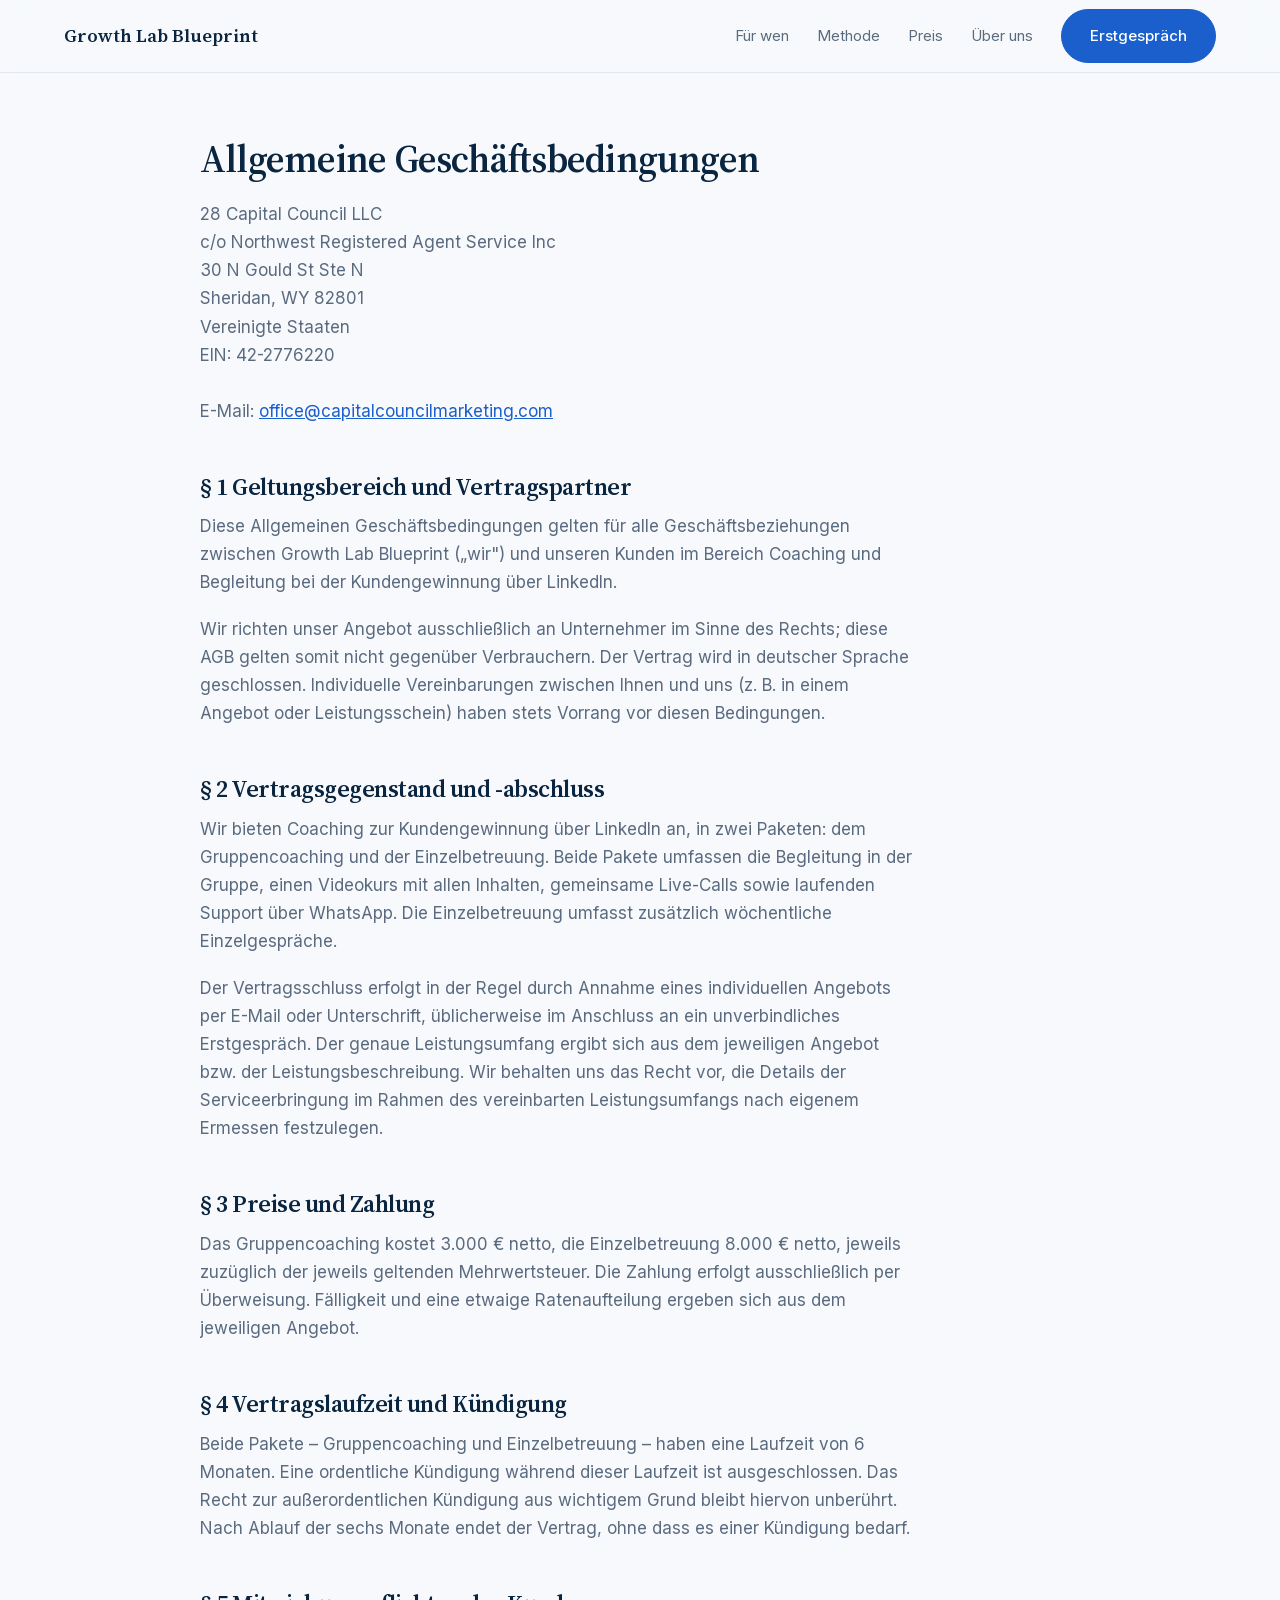
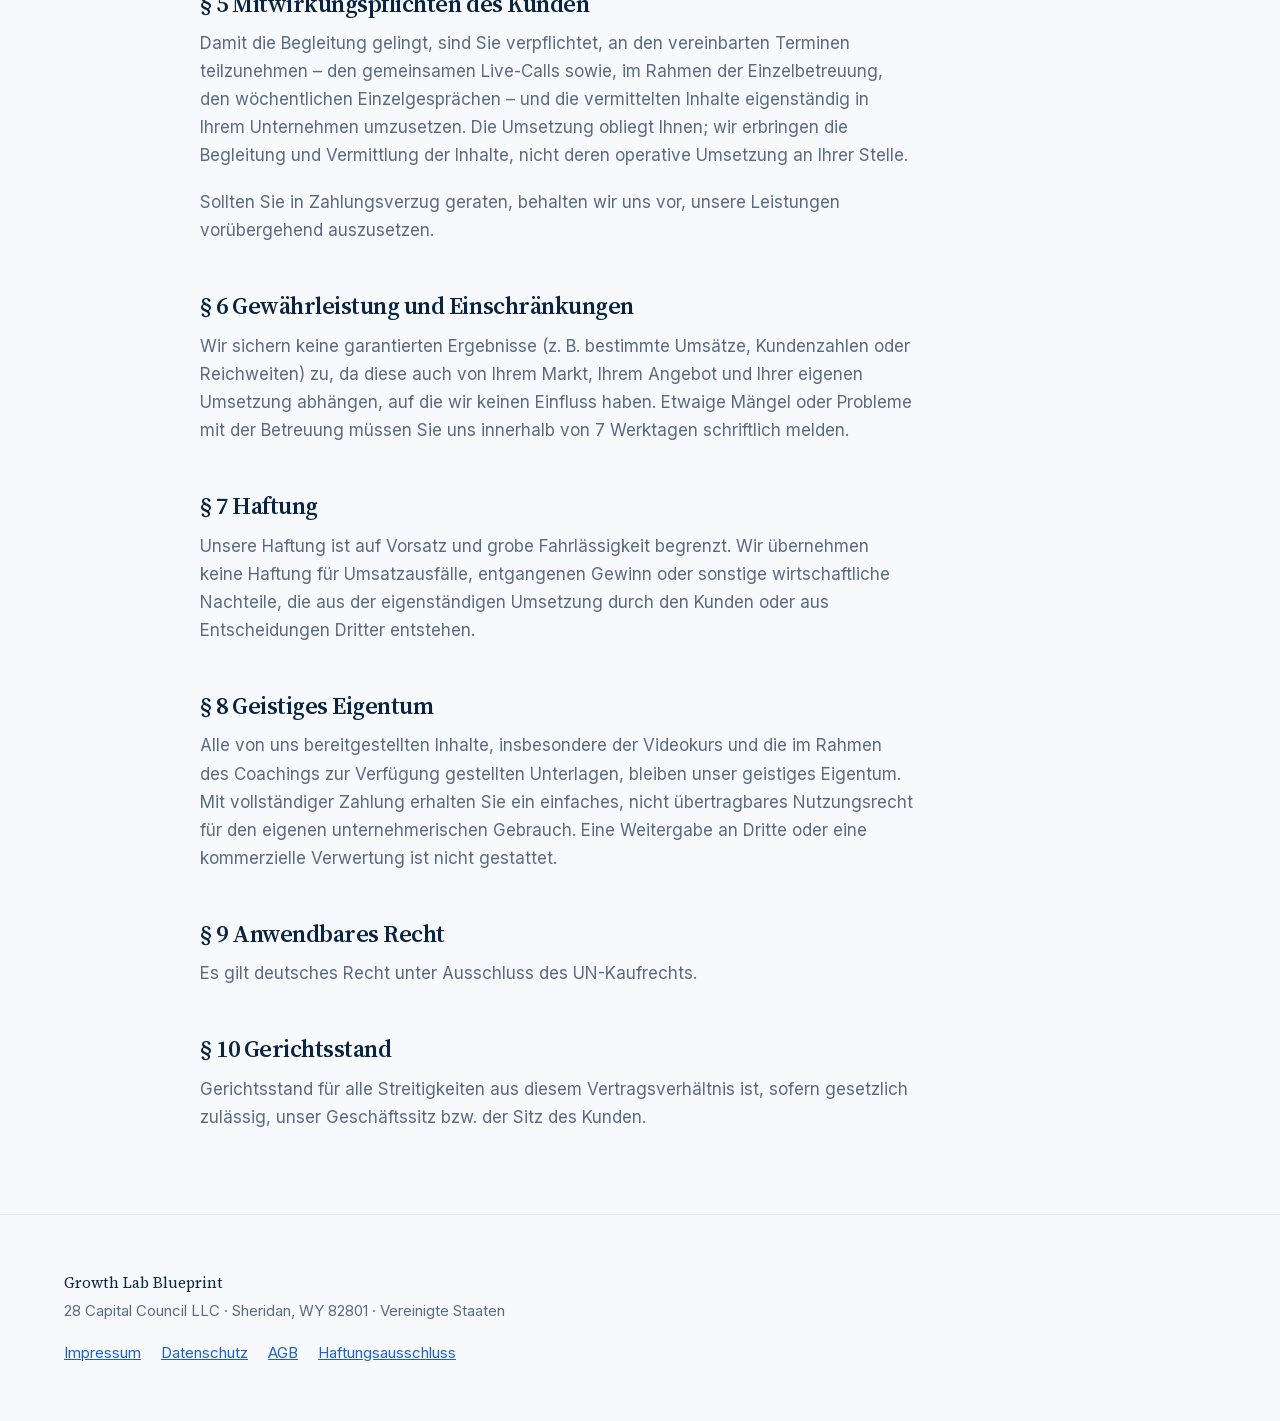
==== agb.html @ 3552682c "Öffnungsklausel bei der Zahlungsart aus AGB § 3 entfernen" ====
<!DOCTYPE html>
<html lang="de">
<head>
<meta charset="utf-8">
<meta name="viewport" content="width=device-width, initial-scale=1.0">
<title>AGB | Growth Lab Blueprint</title>
<meta name="description" content="Allgemeine Geschäftsbedingungen von Growth Lab Blueprint – Coaching-Pakete, Preise, Laufzeit und Kündigung der 28 Capital Council LLC.">
<link rel="icon" type="image/png" href="assets/img/favicon.png">
<link rel="stylesheet" href="styles.css">
</head>
<body>

<header class="kopf">
  <div class="container kopf__inner">
    <a class="marke" href="/">Growth Lab Blueprint</a>
    <nav class="nav">
      <a href="index.html#fuer-wen">Für wen</a>
      <a href="index.html#methode">Methode</a>
      <a href="index.html#preis">Preis</a>
      <a href="index.html#ueber-uns">Über uns</a>
      <a class="knopf knopf-primaer" href="index.html#kontakt">Erstgespräch</a>
    </nav>
  </div>
</header>

<main>
  <div class="container rechtstext">
    <h1>Allgemeine Geschäftsbedingungen</h1>

    <p>
      28 Capital Council LLC<br>
      c/o Northwest Registered Agent Service Inc<br>
      30 N Gould St Ste N<br>
      Sheridan, WY 82801<br>
      Vereinigte Staaten<br>
      EIN: 42-2776220<br><br>
      E-Mail: <a href="mailto:office@capitalcouncilmarketing.com">office@capitalcouncilmarketing.com</a>
    </p>

    <h2>§ 1 Geltungsbereich und Vertragspartner</h2>
    <p>
      Diese Allgemeinen Geschäftsbedingungen gelten für alle Geschäftsbeziehungen zwischen Growth Lab Blueprint („wir") und unseren Kunden im Bereich Coaching und Begleitung bei der Kundengewinnung über LinkedIn.
    </p>
    <p>
      Wir richten unser Angebot ausschließlich an Unternehmer im Sinne des Rechts; diese AGB gelten somit nicht gegenüber Verbrauchern. Der Vertrag wird in deutscher Sprache geschlossen. Individuelle Vereinbarungen zwischen Ihnen und uns (z. B. in einem Angebot oder Leistungsschein) haben stets Vorrang vor diesen Bedingungen.
    </p>

    <h2>§ 2 Vertragsgegenstand und -abschluss</h2>
    <p>
      Wir bieten Coaching zur Kundengewinnung über LinkedIn an, in zwei Paketen: dem Gruppencoaching und der Einzelbetreuung. Beide Pakete umfassen die Begleitung in der Gruppe, einen Videokurs mit allen Inhalten, gemeinsame Live-Calls sowie laufenden Support über WhatsApp. Die Einzelbetreuung umfasst zusätzlich wöchentliche Einzelgespräche.
    </p>
    <p>
      Der Vertragsschluss erfolgt in der Regel durch Annahme eines individuellen Angebots per E-Mail oder Unterschrift, üblicherweise im Anschluss an ein unverbindliches Erstgespräch. Der genaue Leistungsumfang ergibt sich aus dem jeweiligen Angebot bzw. der Leistungsbeschreibung. Wir behalten uns das Recht vor, die Details der Serviceerbringung im Rahmen des vereinbarten Leistungsumfangs nach eigenem Ermessen festzulegen.
    </p>

    <h2>§ 3 Preise und Zahlung</h2>
    <p>
      Das Gruppencoaching kostet 3.000 € netto, die Einzelbetreuung 8.000 € netto, jeweils zuzüglich der jeweils geltenden Mehrwertsteuer. Die Zahlung erfolgt ausschließlich per Überweisung. Fälligkeit und eine etwaige Ratenaufteilung ergeben sich aus dem jeweiligen Angebot.
    </p>

    <h2>§ 4 Vertragslaufzeit und Kündigung</h2>
    <p>
      Beide Pakete – Gruppencoaching und Einzelbetreuung – haben eine Laufzeit von 6 Monaten. Eine ordentliche Kündigung während dieser Laufzeit ist ausgeschlossen. Das Recht zur außerordentlichen Kündigung aus wichtigem Grund bleibt hiervon unberührt. Nach Ablauf der sechs Monate endet der Vertrag, ohne dass es einer Kündigung bedarf.
    </p>

    <h2>§ 5 Mitwirkungspflichten des Kunden</h2>
    <p>
      Damit die Begleitung gelingt, sind Sie verpflichtet, an den vereinbarten Terminen teilzunehmen – den gemeinsamen Live-Calls sowie, im Rahmen der Einzelbetreuung, den wöchentlichen Einzelgesprächen – und die vermittelten Inhalte eigenständig in Ihrem Unternehmen umzusetzen. Die Umsetzung obliegt Ihnen; wir erbringen die Begleitung und Vermittlung der Inhalte, nicht deren operative Umsetzung an Ihrer Stelle.
    </p>
    <p>
      Sollten Sie in Zahlungsverzug geraten, behalten wir uns vor, unsere Leistungen vorübergehend auszusetzen.
    </p>

    <h2>§ 6 Gewährleistung und Einschränkungen</h2>
    <p>
      Wir sichern keine garantierten Ergebnisse (z. B. bestimmte Umsätze, Kundenzahlen oder Reichweiten) zu, da diese auch von Ihrem Markt, Ihrem Angebot und Ihrer eigenen Umsetzung abhängen, auf die wir keinen Einfluss haben. Etwaige Mängel oder Probleme mit der Betreuung müssen Sie uns innerhalb von 7 Werktagen schriftlich melden.
    </p>

    <h2>§ 7 Haftung</h2>
    <p>
      Unsere Haftung ist auf Vorsatz und grobe Fahrlässigkeit begrenzt. Wir übernehmen keine Haftung für Umsatzausfälle, entgangenen Gewinn oder sonstige wirtschaftliche Nachteile, die aus der eigenständigen Umsetzung durch den Kunden oder aus Entscheidungen Dritter entstehen.
    </p>

    <h2>§ 8 Geistiges Eigentum</h2>
    <p>
      Alle von uns bereitgestellten Inhalte, insbesondere der Videokurs und die im Rahmen des Coachings zur Verfügung gestellten Unterlagen, bleiben unser geistiges Eigentum. Mit vollständiger Zahlung erhalten Sie ein einfaches, nicht übertragbares Nutzungsrecht für den eigenen unternehmerischen Gebrauch. Eine Weitergabe an Dritte oder eine kommerzielle Verwertung ist nicht gestattet.
    </p>

    <h2>§ 9 Anwendbares Recht</h2>
    <p>Es gilt deutsches Recht unter Ausschluss des UN-Kaufrechts.</p>

    <h2>§ 10 Gerichtsstand</h2>
    <p>
      Gerichtsstand für alle Streitigkeiten aus diesem Vertragsverhältnis ist, sofern gesetzlich zulässig, unser Geschäftssitz bzw. der Sitz des Kunden.
    </p>
  </div>
</main>

<footer class="fuss">
  <div class="container">
    <p class="fuss__marke">Growth Lab Blueprint</p>
    <p class="fuss__traeger">28 Capital Council LLC · Sheridan, WY 82801 · Vereinigte Staaten</p>
    <nav class="fuss__links">
      <a href="impressum.html">Impressum</a>
      <a href="datenschutz.html">Datenschutz</a>
      <a href="agb.html">AGB</a>
      <a href="haftungsausschluss.html">Haftungsausschluss</a>
    </nav>
  </div>
</footer>

</body>
</html>
---- styles.css ----
@import url("./assets/fonts/fonts.css");

:root {
  --bg: #F7F9FC;
  --flaeche: #FFFFFF;
  --rand: #E3E8EF;
  --text: #0A2540;
  --text-leise: #5B6B7F;
  --primaer: #1B5FCC;
  --akzent: #E8F0FE;
  --breite: 1200px;
  --abstand-abschnitt: 140px;
  --radius: 12px;
  --radius-pill: 999px;
}

*, *::before, *::after { box-sizing: border-box; }

body {
  margin: 0;
  background: var(--bg);
  color: var(--text);
  font-family: "Inter", system-ui, sans-serif;
  font-size: 17px;
  line-height: 1.65;
  -webkit-font-smoothing: antialiased;
}

h1, h2, h3 {
  font-family: "Source Serif 4", Georgia, serif;
  font-weight: 600;
  line-height: 1.15;
  letter-spacing: -0.02em;
  margin: 0 0 0.5em;
}

h1 { font-size: clamp(2.5rem, 6vw, 4.5rem); }
h2 { font-size: clamp(1.9rem, 4vw, 3rem); }
h3 { font-size: 1.35rem; }

p { margin: 0 0 1.1em; max-width: 65ch; }
a { color: var(--primaer); }

.container {
  width: 100%;
  max-width: var(--breite);
  margin: 0 auto;
  padding: 0 24px;
}

.abschnitt { padding: var(--abstand-abschnitt) 0; }
.abschnitt--akzent { background: var(--akzent); }

.label {
  font-size: 12px;
  font-weight: 600;
  letter-spacing: 0.14em;
  text-transform: uppercase;
  color: var(--primaer);
  margin-bottom: 1rem;
  display: block;
}

.knopf {
  display: inline-block;
  padding: 14px 28px;
  border-radius: var(--radius-pill);
  border: 1px solid var(--rand);
  background: var(--flaeche);
  color: var(--text);
  text-decoration: none;
  font-weight: 500;
  transition: background 0.2s, border-color 0.2s;
}

.knopf:hover { border-color: var(--primaer); }

.knopf-primaer {
  background: var(--primaer);
  border-color: var(--primaer);
  color: #fff;
}

.knopf-primaer:hover { background: #164FA8; border-color: #164FA8; }

.karte {
  background: var(--flaeche);
  border: 1px solid var(--rand);
  border-radius: var(--radius);
  padding: 32px;
}

/* Einheitliche Bildbehandlung: laesst Stockmaterial verschiedener Herkunft
   wie eine Serie wirken. Statt die Dateien zu bearbeiten, liegt der Blaustich
   als Ueberlagerung darueber. */
.bild {
  position: relative;
  overflow: hidden;
  border-radius: var(--radius);
  /* Rückfallebene: Solange ein Foto fehlt, zeigt die Fläche einen ruhigen
     Verlauf in den Markenfarben statt eines kaputten Bildsymbols. */
  background: linear-gradient(135deg, var(--akzent) 0%, #C9DBF7 55%, var(--primaer) 100%);
}

.bild img {
  display: block;
  width: 100%;
  height: 100%;
  object-fit: cover;
  filter: saturate(0.7) contrast(1.02);
}

.bild::after {
  content: "";
  position: absolute;
  inset: 0;
  background: var(--primaer);
  opacity: 0.16;
  mix-blend-mode: color;
  pointer-events: none;
}

@media (max-width: 720px) {
  :root { --abstand-abschnitt: 80px; }
  body { font-size: 16px; }
  .karte { padding: 24px; }
}

.kopf {
  position: sticky;
  top: 0;
  z-index: 10;
  backdrop-filter: blur(12px);
  background: rgba(247, 249, 252, 0.85);
  border-bottom: 1px solid var(--rand);
}

.kopf__inner {
  display: flex;
  align-items: center;
  justify-content: space-between;
  gap: 24px;
  height: 72px;
}

.marke {
  font-family: "Source Serif 4", Georgia, serif;
  font-weight: 600;
  font-size: 1.15rem;
  color: var(--text);
  text-decoration: none;
}

.nav { display: flex; align-items: center; gap: 28px; }
.nav a { color: var(--text-leise); text-decoration: none; font-size: 15px; }
.nav a:hover { color: var(--text); }
.nav .knopf { color: #fff; }

.fuss {
  border-top: 1px solid var(--rand);
  padding: 56px 0;
  color: var(--text-leise);
  font-size: 15px;
}

.fuss__marke {
  font-family: "Source Serif 4", Georgia, serif;
  color: var(--text);
  margin-bottom: 4px;
}

.fuss__links { display: flex; flex-wrap: wrap; gap: 20px; margin-top: 16px; }

@media (max-width: 720px) {
  .nav a:not(.knopf) { display: none; }
}

.hero { padding: 80px 0 var(--abstand-abschnitt); }

.hero__inner {
  display: grid;
  grid-template-columns: 1.1fr 0.9fr;
  gap: 56px;
  align-items: center;
}

.hero__lead { font-size: 1.2rem; color: var(--text-leise); }
.hero__hinweis { font-size: 14px; color: var(--text-leise); margin-top: 20px; }
.hero__bild { aspect-ratio: 3 / 2; }

.raster-2 {
  display: grid;
  grid-template-columns: 1fr 1fr;
  gap: 24px;
  margin-top: 40px;
}

.karte--leise { background: transparent; }

.liste { margin: 0; padding-left: 20px; color: var(--text-leise); }
.liste li { margin-bottom: 10px; }

@media (max-width: 900px) {
  .hero__inner, .raster-2 { grid-template-columns: 1fr; }
}

.rechtstext { padding: 64px 0; max-width: 80ch; }
.rechtstext h1 { font-size: 2.4rem; }
.rechtstext h2 { font-size: 1.5rem; margin-top: 2em; }
.rechtstext p, .rechtstext li { color: var(--text-leise); }

.phasen {
  display: grid;
  grid-template-columns: repeat(auto-fit, minmax(280px, 1fr));
  gap: 24px;
  margin: 48px 0;
}

.phase__nr {
  font-family: "Source Serif 4", Georgia, serif;
  font-size: 2rem;
  color: var(--primaer);
  display: block;
  margin-bottom: 8px;
}

.methode__bild { aspect-ratio: 16 / 9; margin-top: 48px; }

.begleitung {
  border-top: 1px solid var(--rand);
  padding-top: 32px;
  margin-top: 48px;
}

.paket__preis {
  font-family: "Source Serif 4", Georgia, serif;
  font-size: 2.6rem;
  margin: 0;
}

.paket__hinweis { color: var(--text-leise); font-size: 14px; margin-top: 0; }

.kondition {
  display: grid;
  grid-template-columns: auto 1fr;
  gap: 6px 16px;
  border-top: 1px solid var(--rand);
  padding-top: 16px;
  margin: 20px 0 24px;
  font-size: 15px;
}

.kondition dt { color: var(--text-leise); }
.kondition dd { margin: 0; }

.preis__fuss {
  margin-top: 32px;
  font-size: 14px;
  color: var(--text-leise);
  max-width: 80ch;
}

.ueber__inner { max-width: 70ch; }

.ueber__haltung {
  border-left: 3px solid var(--primaer);
  padding-left: 20px;
  color: var(--text-leise);
  margin-top: 32px;
}

.faq { margin-top: 40px; border-top: 1px solid var(--rand); }

.faq__eintrag { border-bottom: 1px solid var(--rand); padding: 20px 0; }

.faq__eintrag summary {
  cursor: pointer;
  font-weight: 500;
  font-size: 1.05rem;
  list-style: none;
}

.faq__eintrag summary::-webkit-details-marker { display: none; }
.faq__eintrag summary::after { content: " +"; color: var(--primaer); }
.faq__eintrag[open] summary::after { content: " −"; }
.faq__eintrag p { margin: 14px 0 0; color: var(--text-leise); }

.kontakt__inner {
  display: grid;
  grid-template-columns: 1fr 1fr;
  gap: 56px;
  align-items: center;
}

.kontakt__daten {
  display: grid;
  grid-template-columns: auto 1fr;
  gap: 8px 20px;
  margin-top: 32px;
  font-size: 15px;
}

.kontakt__daten dt { color: var(--text-leise); }
.kontakt__daten dd { margin: 0; }
.kontakt__bild { aspect-ratio: 4 / 3; }

@media (max-width: 900px) {
  .kontakt__inner { grid-template-columns: 1fr; }
}
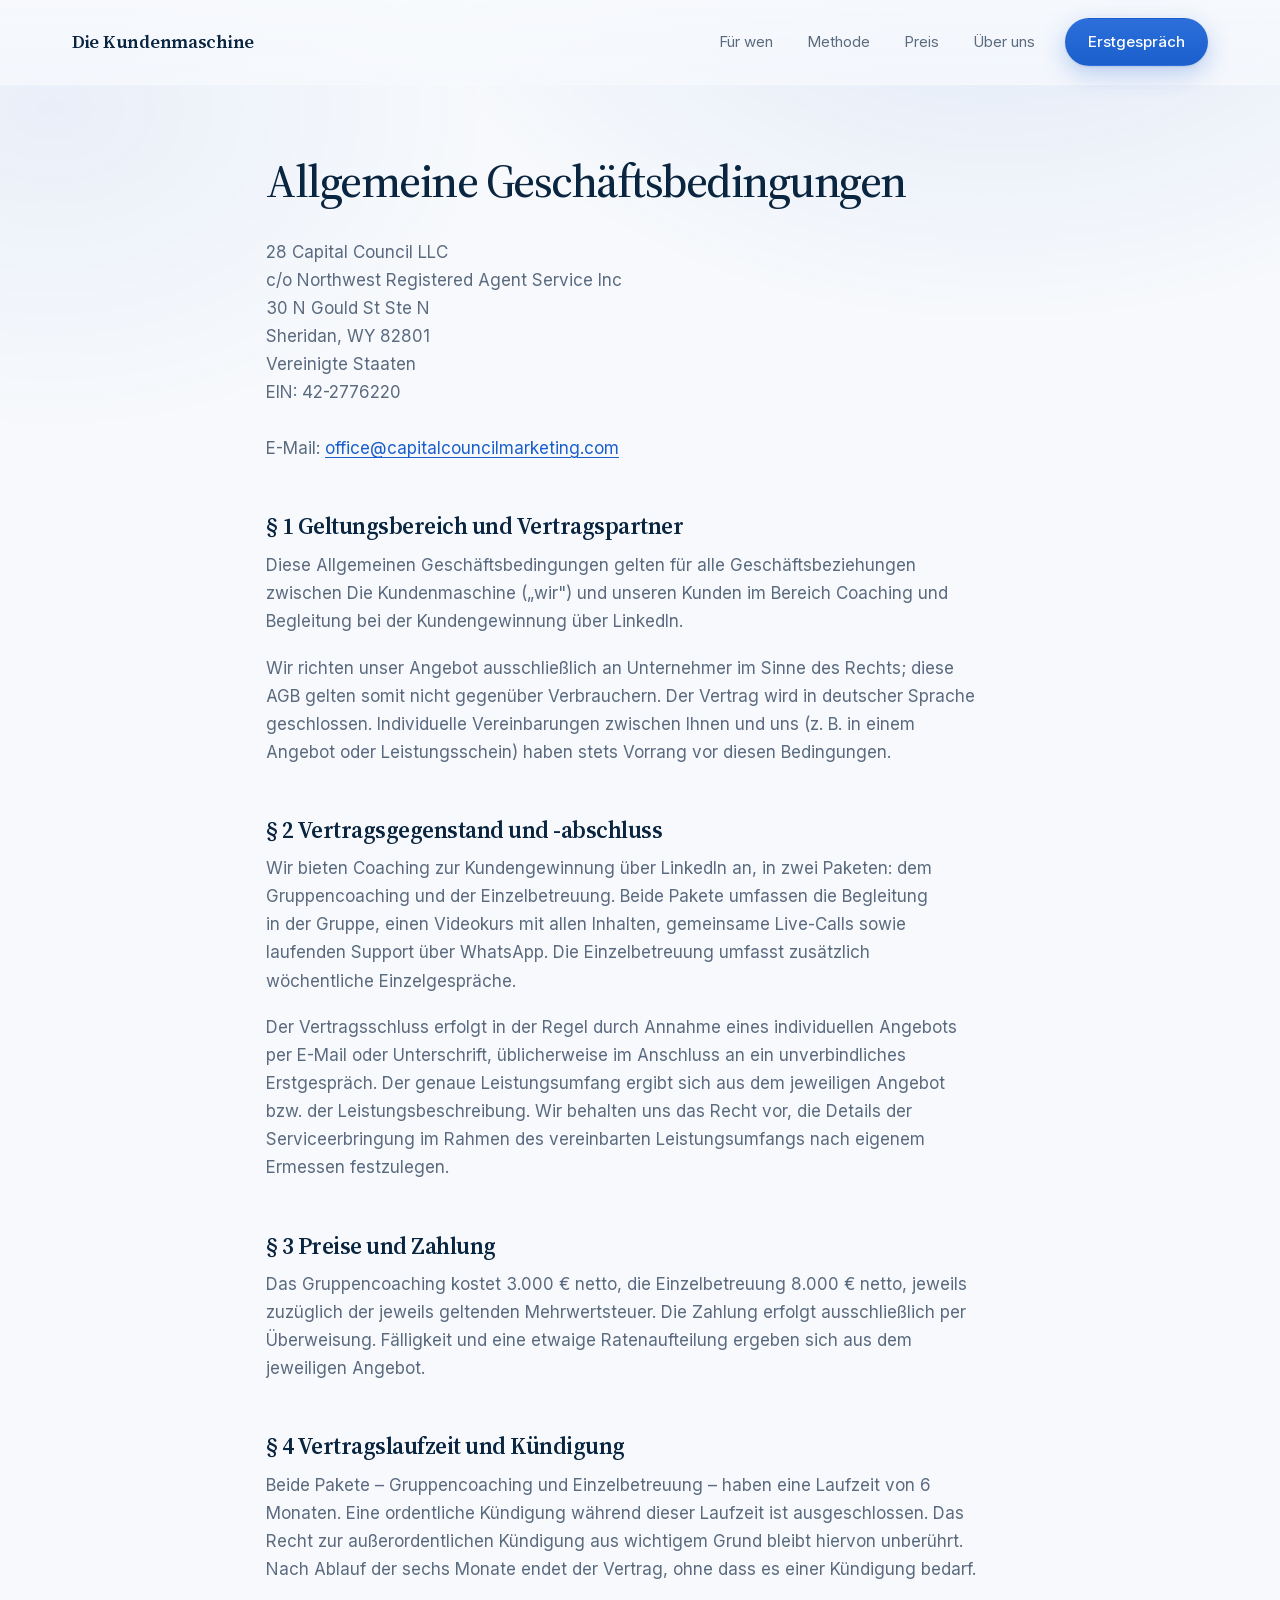
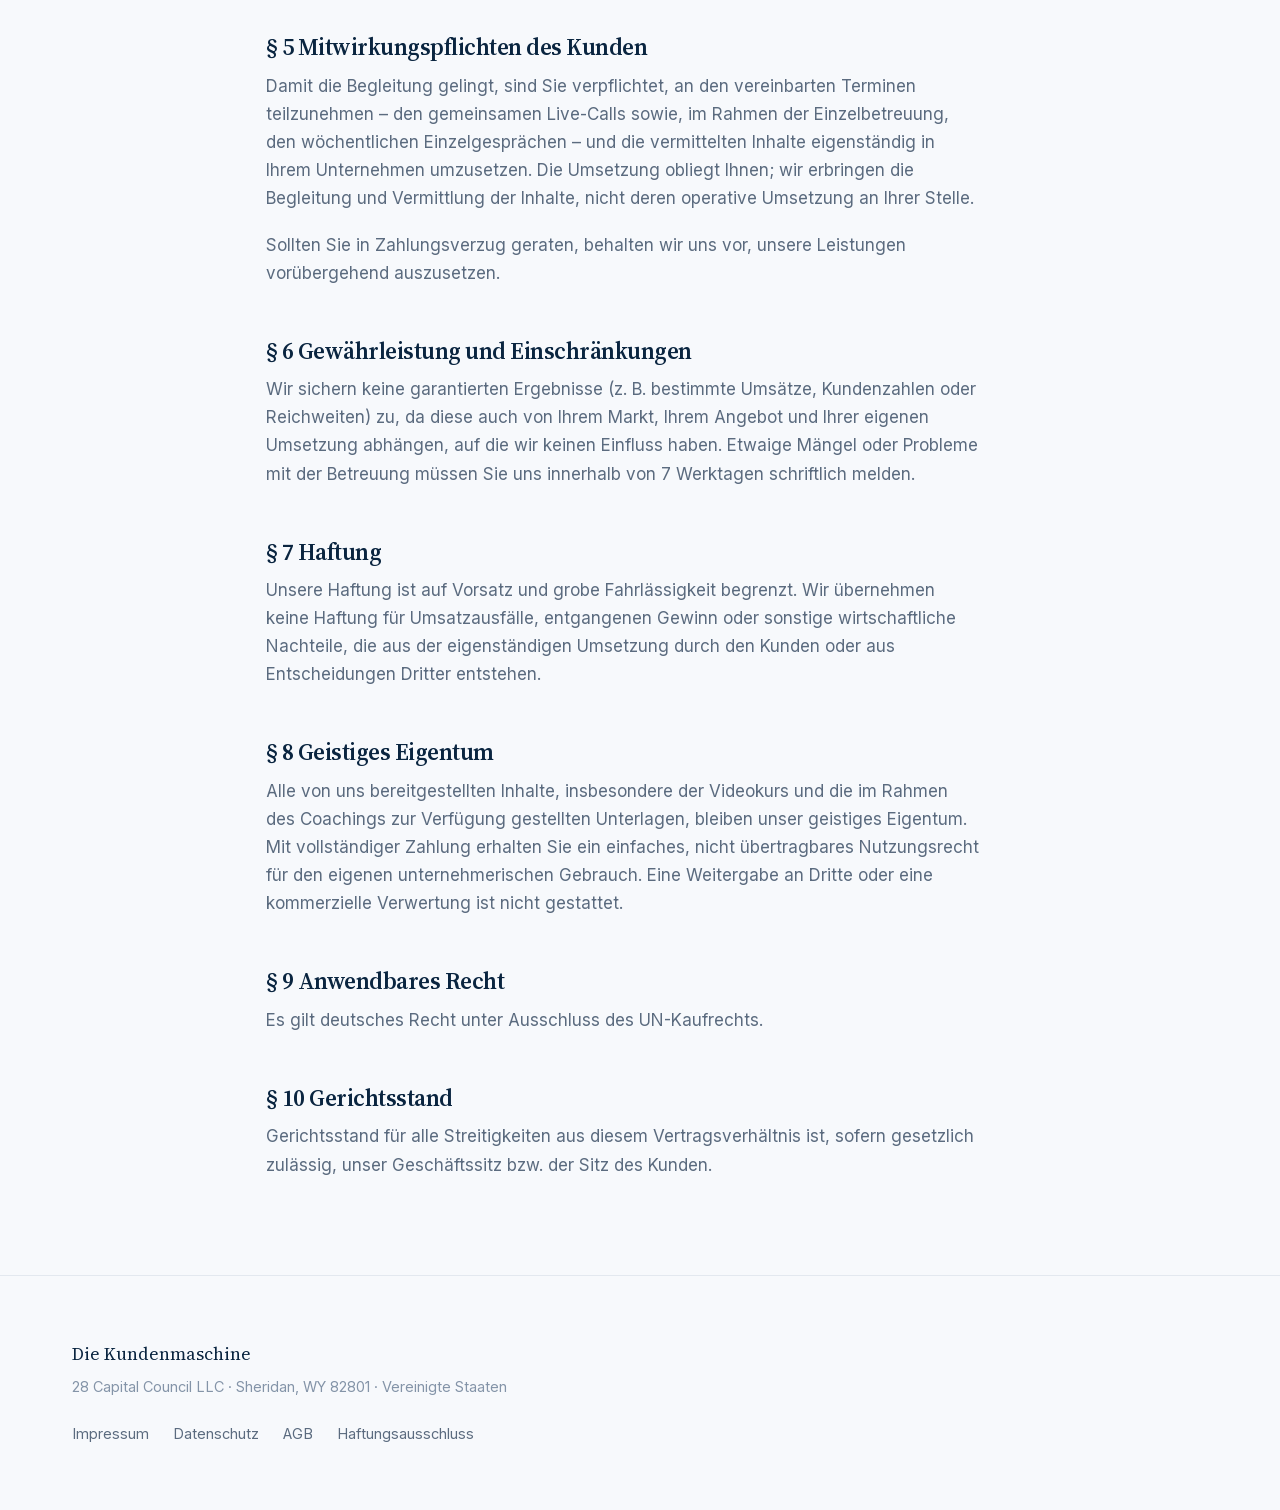
==== commit 4328e481: "Marke auf Die Kundenmaschine umstellen, Logo einbauen, Zahlungswege zeigen Der Name wechselt an 28 S" ====
--- a/agb.html
+++ b/agb.html
@@ -3,8 +3,8 @@
 <head>
 <meta charset="utf-8">
 <meta name="viewport" content="width=device-width, initial-scale=1.0">
-<title>AGB | Growth Lab Blueprint</title>
-<meta name="description" content="Allgemeine Geschäftsbedingungen von Growth Lab Blueprint – Coaching-Pakete, Preise, Laufzeit und Kündigung der 28 Capital Council LLC.">
+<title>AGB | Die Kundenmaschine</title>
+<meta name="description" content="Allgemeine Geschäftsbedingungen von Die Kundenmaschine – Coaching-Pakete, Preise, Laufzeit und Kündigung der 28 Capital Council LLC.">
 <link rel="icon" type="image/png" href="assets/img/favicon.png">
 <link rel="stylesheet" href="styles.css">
 </head>
@@ -12,7 +12,7 @@
 
 <header class="kopf">
   <div class="container kopf__inner">
-    <a class="marke" href="/">Growth Lab Blueprint</a>
+    <a class="marke" href="/">Die Kundenmaschine</a>
     <nav class="nav">
       <a href="index.html#fuer-wen">Für wen</a>
       <a href="index.html#methode">Methode</a>
@@ -39,7 +39,7 @@
 
     <h2>§ 1 Geltungsbereich und Vertragspartner</h2>
     <p>
-      Diese Allgemeinen Geschäftsbedingungen gelten für alle Geschäftsbeziehungen zwischen Growth Lab Blueprint („wir") und unseren Kunden im Bereich Coaching und Begleitung bei der Kundengewinnung über LinkedIn.
+      Diese Allgemeinen Geschäftsbedingungen gelten für alle Geschäftsbeziehungen zwischen Die Kundenmaschine („wir") und unseren Kunden im Bereich Coaching und Begleitung bei der Kundengewinnung über LinkedIn.
     </p>
     <p>
       Wir richten unser Angebot ausschließlich an Unternehmer im Sinne des Rechts; diese AGB gelten somit nicht gegenüber Verbrauchern. Der Vertrag wird in deutscher Sprache geschlossen. Individuelle Vereinbarungen zwischen Ihnen und uns (z. B. in einem Angebot oder Leistungsschein) haben stets Vorrang vor diesen Bedingungen.
@@ -98,7 +98,7 @@
 
 <footer class="fuss">
   <div class="container">
-    <p class="fuss__marke">Growth Lab Blueprint</p>
+    <p class="fuss__marke">Die Kundenmaschine</p>
     <p class="fuss__traeger">28 Capital Council LLC · Sheridan, WY 82801 · Vereinigte Staaten</p>
     <nav class="fuss__links">
       <a href="impressum.html">Impressum</a>
--- a/styles.css
+++ b/styles.css
@@ -1,4 +1,10 @@
 @import url("./assets/fonts/fonts.css");
+
+/* ============================================================
+   Growth Lab Blueprint — Designsystem
+   Siehe DESIGN.md. Tokens zuerst, dann Grundlagen, dann Bausteine,
+   dann Abschnitte, zuletzt Bewegung.
+   ============================================================ */
 
 :root {
   --bg: #F7F9FC;
@@ -8,13 +14,34 @@
   --text-leise: #5B6B7F;
   --primaer: #1B5FCC;
   --akzent: #E8F0FE;
+
+  /* Abgeleitete Töne für Tiefe. Nicht neu erfunden, sondern
+     Abstufungen der sieben Grundfarben. */
+  --primaer-dunkel: #164FA8;
+  --rand-zart: #EDF1F7;
+  --text-sehr-leise: #8494A8;
+
   --breite: 1200px;
+  --breite-schmal: 68ch;
   --abstand-abschnitt: 140px;
   --radius: 12px;
+  --radius-gross: 20px;
   --radius-pill: 999px;
+
+  --schatten-zart: 0 1px 2px rgba(10, 37, 64, 0.04),
+                   0 4px 16px rgba(10, 37, 64, 0.04);
+  --schatten-mittel: 0 2px 4px rgba(10, 37, 64, 0.04),
+                     0 12px 32px rgba(10, 37, 64, 0.07);
+  --schatten-tief: 0 4px 8px rgba(10, 37, 64, 0.05),
+                   0 24px 56px rgba(10, 37, 64, 0.10);
+
+  --zeit: 0.4s;
+  --kurve: cubic-bezier(0.22, 1, 0.36, 1);
 }
 
 *, *::before, *::after { box-sizing: border-box; }
+
+html { scroll-behavior: smooth; }
 
 body {
   margin: 0;
@@ -24,82 +51,241 @@
   font-size: 17px;
   line-height: 1.65;
   -webkit-font-smoothing: antialiased;
+  text-rendering: optimizeLegibility;
+  overflow-x: hidden;
+}
+
+/* Ruhiger Lichtschein im Hintergrund. Ersetzt die frühere leere
+   Fläche durch Tiefe, ohne vom Text abzulenken. */
+body::before {
+  content: "";
+  position: fixed;
+  inset: 0;
+  z-index: -1;
+  pointer-events: none;
+  background:
+    radial-gradient(60rem 40rem at 78% -8%, rgba(27, 95, 204, 0.10), transparent 62%),
+    radial-gradient(46rem 34rem at 4% 12%, rgba(27, 95, 204, 0.06), transparent 60%);
 }
 
 h1, h2, h3 {
   font-family: "Source Serif 4", Georgia, serif;
   font-weight: 600;
-  line-height: 1.15;
-  letter-spacing: -0.02em;
+  line-height: 1.12;
+  letter-spacing: -0.022em;
   margin: 0 0 0.5em;
-}
-
-h1 { font-size: clamp(2.5rem, 6vw, 4.5rem); }
-h2 { font-size: clamp(1.9rem, 4vw, 3rem); }
-h3 { font-size: 1.35rem; }
-
-p { margin: 0 0 1.1em; max-width: 65ch; }
-a { color: var(--primaer); }
+  text-wrap: balance;
+}
+
+h1 {
+  font-size: clamp(2.6rem, 5vw, 4.1rem);
+  line-height: 1.04;
+  letter-spacing: -0.032em;
+  font-weight: 500;
+}
+
+h2 { font-size: clamp(1.9rem, 3.4vw, 2.85rem); }
+h3 { font-size: 1.3rem; letter-spacing: -0.012em; }
+
+p { margin: 0 0 1.1em; max-width: 65ch; text-wrap: pretty; }
+p:last-child { margin-bottom: 0; }
+
+a { color: var(--primaer); text-underline-offset: 3px; }
+
+strong { font-weight: 600; color: var(--text); }
+
+::selection { background: var(--akzent); color: var(--text); }
+
+:focus-visible {
+  outline: 2px solid var(--primaer);
+  outline-offset: 3px;
+  border-radius: 4px;
+}
+
+/* ---------- Bausteine ---------- */
 
 .container {
   width: 100%;
   max-width: var(--breite);
   margin: 0 auto;
-  padding: 0 24px;
-}
-
-.abschnitt { padding: var(--abstand-abschnitt) 0; }
-.abschnitt--akzent { background: var(--akzent); }
-
+  padding: 0 32px;
+}
+
+.abschnitt {
+  padding: var(--abstand-abschnitt) 0;
+  position: relative;
+}
+
+/* Haarlinie zwischen den Abschnitten, die zu den Rändern hin ausläuft.
+   Gliedert, ohne wie ein Kasten zu wirken. */
+.abschnitt + .abschnitt::before {
+  content: "";
+  position: absolute;
+  top: 0;
+  left: 50%;
+  transform: translateX(-50%);
+  width: min(var(--breite), calc(100% - 64px));
+  height: 1px;
+  background: linear-gradient(90deg, transparent, var(--rand) 18%, var(--rand) 82%, transparent);
+}
+
+.abschnitt--akzent {
+  background: linear-gradient(180deg, var(--akzent), #F1F6FE);
+  border-block: 1px solid var(--rand-zart);
+}
+
+/* Dunkler Kontrapunkt. Bricht die durchgehend helle Fläche auf und gibt
+   der Seite Rhythmus — bewusst genau einmal eingesetzt. */
+.abschnitt--dunkel {
+  background:
+    radial-gradient(52rem 30rem at 82% 0%, rgba(27, 95, 204, 0.32), transparent 66%),
+    linear-gradient(180deg, #0C2A4A, var(--text) 62%, #081D34);
+  color: #C7D5E6;
+  overflow: hidden;
+}
+
+.abschnitt--dunkel h2 { color: #FFFFFF; }
+.abschnitt--dunkel p { color: #B3C4D9; }
+.abschnitt--dunkel .label { color: #7FAEF5; }
+.abschnitt--dunkel .label::before { background: #7FAEF5; }
+
+/* Feines Punktraster als Textur — nur im dunklen Abschnitt sichtbar. */
+.abschnitt--dunkel::after {
+  content: "";
+  position: absolute;
+  inset: 0;
+  pointer-events: none;
+  background-image: radial-gradient(rgba(255, 255, 255, 0.10) 1px, transparent 1px);
+  background-size: 26px 26px;
+  mask-image: radial-gradient(60% 60% at 50% 40%, #000, transparent 78%);
+  -webkit-mask-image: radial-gradient(60% 60% at 50% 40%, #000, transparent 78%);
+  opacity: 0.6;
+}
+
+.abschnitt--akzent + .abschnitt::before,
+.abschnitt--akzent::before,
+.abschnitt--dunkel + .abschnitt::before,
+.abschnitt--dunkel::before { display: none; }
+
+/* Versal-Label mit vorangestellter Linie — die Wegmarke der Seite. */
 .label {
-  font-size: 12px;
+  display: flex;
+  align-items: center;
+  gap: 12px;
+  font-size: 11.5px;
   font-weight: 600;
-  letter-spacing: 0.14em;
+  letter-spacing: 0.16em;
   text-transform: uppercase;
   color: var(--primaer);
-  margin-bottom: 1rem;
-  display: block;
+  margin-bottom: 20px;
+}
+
+.label::before {
+  content: "";
+  width: 28px;
+  height: 1px;
+  background: var(--primaer);
+  flex: none;
+  opacity: 0.55;
 }
 
 .knopf {
-  display: inline-block;
-  padding: 14px 28px;
+  display: inline-flex;
+  align-items: center;
+  gap: 10px;
+  padding: 14px 26px;
   border-radius: var(--radius-pill);
   border: 1px solid var(--rand);
   background: var(--flaeche);
   color: var(--text);
   text-decoration: none;
   font-weight: 500;
-  transition: background 0.2s, border-color 0.2s;
-}
-
-.knopf:hover { border-color: var(--primaer); }
+  font-size: 15.5px;
+  box-shadow: var(--schatten-zart);
+  transition: transform var(--zeit) var(--kurve),
+              box-shadow var(--zeit) var(--kurve),
+              border-color var(--zeit) var(--kurve),
+              background var(--zeit) var(--kurve);
+}
+
+.knopf:hover {
+  border-color: var(--primaer);
+  transform: translateY(-2px);
+  box-shadow: var(--schatten-mittel);
+}
 
 .knopf-primaer {
-  background: var(--primaer);
-  border-color: var(--primaer);
+  background: linear-gradient(180deg, #2C6FDB, var(--primaer));
+  border-color: transparent;
   color: #fff;
-}
-
-.knopf-primaer:hover { background: #164FA8; border-color: #164FA8; }
+  box-shadow: 0 1px 2px rgba(10, 37, 64, 0.10),
+              0 8px 24px rgba(27, 95, 204, 0.28);
+}
+
+.knopf-primaer:hover {
+  background: linear-gradient(180deg, var(--primaer), var(--primaer-dunkel));
+  border-color: transparent;
+  box-shadow: 0 2px 4px rgba(10, 37, 64, 0.12),
+              0 16px 40px rgba(27, 95, 204, 0.34);
+}
 
 .karte {
+  position: relative;
   background: var(--flaeche);
   border: 1px solid var(--rand);
-  border-radius: var(--radius);
-  padding: 32px;
-}
-
-/* Einheitliche Bildbehandlung: laesst Stockmaterial verschiedener Herkunft
-   wie eine Serie wirken. Statt die Dateien zu bearbeiten, liegt der Blaustich
-   als Ueberlagerung darueber. */
+  border-radius: var(--radius-gross);
+  padding: 36px;
+  box-shadow: var(--schatten-zart);
+  transition: transform var(--zeit) var(--kurve),
+              box-shadow var(--zeit) var(--kurve),
+              border-color var(--zeit) var(--kurve);
+}
+
+.karte:hover {
+  transform: translateY(-3px);
+  box-shadow: var(--schatten-mittel);
+  border-color: #D3DCE9;
+}
+
+.karte--leise {
+  background: transparent;
+  box-shadow: none;
+  border-style: dashed;
+}
+
+.karte--leise:hover { box-shadow: none; }
+
+.liste { margin: 0; padding: 0; list-style: none; }
+
+.liste li {
+  position: relative;
+  padding-left: 26px;
+  margin-bottom: 12px;
+  color: var(--text-leise);
+}
+
+.liste li::before {
+  content: "";
+  position: absolute;
+  left: 4px;
+  top: 0.66em;
+  width: 7px;
+  height: 7px;
+  border-radius: 50%;
+  border: 1.5px solid var(--primaer);
+  opacity: 0.6;
+}
+
+.liste li:last-child { margin-bottom: 0; }
+
+/* Bildflächen. Der Verlauf ist die Rückfallebene, solange ein Foto fehlt;
+   die Überlagerung eint Aufnahmen verschiedener Herkunft zu einer Serie. */
 .bild {
   position: relative;
   overflow: hidden;
-  border-radius: var(--radius);
-  /* Rückfallebene: Solange ein Foto fehlt, zeigt die Fläche einen ruhigen
-     Verlauf in den Markenfarben statt eines kaputten Bildsymbols. */
+  border-radius: var(--radius-gross);
   background: linear-gradient(135deg, var(--akzent) 0%, #C9DBF7 55%, var(--primaer) 100%);
+  box-shadow: var(--schatten-tief);
 }
 
 .bild img {
@@ -107,7 +293,7 @@
   width: 100%;
   height: 100%;
   object-fit: cover;
-  filter: saturate(0.7) contrast(1.02);
+  filter: saturate(0.72) contrast(1.03);
 }
 
 .bild::after {
@@ -120,19 +306,25 @@
   pointer-events: none;
 }
 
-@media (max-width: 720px) {
-  :root { --abstand-abschnitt: 80px; }
-  body { font-size: 16px; }
-  .karte { padding: 24px; }
-}
+.raster-2 {
+  display: grid;
+  grid-template-columns: 1fr 1fr;
+  gap: 28px;
+  margin-top: 48px;
+}
+
+/* ---------- Kopf ---------- */
 
 .kopf {
   position: sticky;
   top: 0;
-  z-index: 10;
-  backdrop-filter: blur(12px);
-  background: rgba(247, 249, 252, 0.85);
-  border-bottom: 1px solid var(--rand);
+  z-index: 20;
+  padding: 14px 0;
+  background: linear-gradient(180deg, rgba(247, 249, 252, 0.92), rgba(247, 249, 252, 0.72));
+  backdrop-filter: blur(14px) saturate(1.4);
+  -webkit-backdrop-filter: blur(14px) saturate(1.4);
+  border-bottom: 1px solid transparent;
+  transition: border-color var(--zeit) var(--kurve);
 }
 
 .kopf__inner {
@@ -140,170 +332,697 @@
   align-items: center;
   justify-content: space-between;
   gap: 24px;
-  height: 72px;
+  height: 56px;
 }
 
 .marke {
+  display: inline-flex;
+  align-items: center;
   font-family: "Source Serif 4", Georgia, serif;
   font-weight: 600;
-  font-size: 1.15rem;
+  font-size: 1.14rem;
+  letter-spacing: -0.015em;
   color: var(--text);
   text-decoration: none;
-}
-
-.nav { display: flex; align-items: center; gap: 28px; }
-.nav a { color: var(--text-leise); text-decoration: none; font-size: 15px; }
-.nav a:hover { color: var(--text); }
-.nav .knopf { color: #fff; }
-
-.fuss {
-  border-top: 1px solid var(--rand);
-  padding: 56px 0;
+  white-space: nowrap;
+}
+
+.nav { display: flex; align-items: center; gap: 6px; }
+
+.nav a {
+  position: relative;
   color: var(--text-leise);
+  text-decoration: none;
   font-size: 15px;
-}
-
-.fuss__marke {
-  font-family: "Source Serif 4", Georgia, serif;
-  color: var(--text);
-  margin-bottom: 4px;
-}
-
-.fuss__links { display: flex; flex-wrap: wrap; gap: 20px; margin-top: 16px; }
-
-@media (max-width: 720px) {
-  .nav a:not(.knopf) { display: none; }
-}
-
-.hero { padding: 80px 0 var(--abstand-abschnitt); }
-
-.hero__inner {
-  display: grid;
-  grid-template-columns: 1.1fr 0.9fr;
-  gap: 56px;
-  align-items: center;
-}
-
-.hero__lead { font-size: 1.2rem; color: var(--text-leise); }
-.hero__hinweis { font-size: 14px; color: var(--text-leise); margin-top: 20px; }
-.hero__bild { aspect-ratio: 3 / 2; }
-
-.raster-2 {
-  display: grid;
-  grid-template-columns: 1fr 1fr;
-  gap: 24px;
-  margin-top: 40px;
-}
-
-.karte--leise { background: transparent; }
-
-.liste { margin: 0; padding-left: 20px; color: var(--text-leise); }
-.liste li { margin-bottom: 10px; }
-
-@media (max-width: 900px) {
-  .hero__inner, .raster-2 { grid-template-columns: 1fr; }
-}
-
-.rechtstext { padding: 64px 0; max-width: 80ch; }
-.rechtstext h1 { font-size: 2.4rem; }
-.rechtstext h2 { font-size: 1.5rem; margin-top: 2em; }
-.rechtstext p, .rechtstext li { color: var(--text-leise); }
-
+  padding: 9px 14px;
+  border-radius: var(--radius-pill);
+  transition: color var(--zeit) var(--kurve), background var(--zeit) var(--kurve);
+}
+
+.nav a:hover { color: var(--text); background: rgba(10, 37, 64, 0.045); }
+
+.nav .knopf { margin-left: 10px; color: #fff; padding: 11px 22px; }
+.nav .knopf:hover { background: linear-gradient(180deg, var(--primaer), var(--primaer-dunkel)); }
+
+/* ---------- Hero ---------- */
+
+.hero {
+  overflow: hidden;
+  padding: clamp(72px, 11vw, 128px) 0 clamp(80px, 10vw, 120px);
+  position: relative;
+}
+
+.hero__inner { max-width: 46rem; position: relative; z-index: 1; }
+/* Punkt-Ring neben der Hero-Ueberschrift: drei konzentrische Ringe aus
+   102 einzelnen Punkten, die versetzt atmen. Gebaut aus box-shadow-Kopien
+   eines winzigen Quadrats — kein Bild, keine zusaetzliche Anfrage. */
+.hero__ring {
+  position: absolute;
+  right: clamp(132px, 13vw, 240px);
+  top: 50%;
+  width: 6px;
+  height: 6px;
+  margin-top: -30px;
+  border-radius: 50%;
+  color: var(--primaer);
+  pointer-events: none;
+  box-shadow:
+    0.0px -52.0px 0 0 currentColor,
+    14.7px -49.9px 0 0 currentColor,
+    28.1px -43.7px 0 0 currentColor,
+    39.3px -34.1px 0 0 currentColor,
+    47.3px -21.6px 0 0 currentColor,
+    51.5px -7.4px 0 0 currentColor,
+    51.5px 7.4px 0 0 currentColor,
+    47.3px 21.6px 0 0 currentColor,
+    39.3px 34.1px 0 0 currentColor,
+    28.1px 43.7px 0 0 currentColor,
+    14.7px 49.9px 0 0 currentColor,
+    0.0px 52.0px 0 0 currentColor,
+    -14.7px 49.9px 0 0 currentColor,
+    -28.1px 43.7px 0 0 currentColor,
+    -39.3px 34.1px 0 0 currentColor,
+    -47.3px 21.6px 0 0 currentColor,
+    -51.5px 7.4px 0 0 currentColor,
+    -51.5px -7.4px 0 0 currentColor,
+    -47.3px -21.6px 0 0 currentColor,
+    -39.3px -34.1px 0 0 currentColor,
+    -28.1px -43.7px 0 0 currentColor,
+    -14.7px -49.9px 0 0 currentColor;
+  animation: ringatmen 5.2s var(--kurve) infinite;
+}
+
+.hero__ring::before,
+.hero__ring::after {
+  content: "";
+  position: absolute;
+  left: 50%;
+  top: 50%;
+  width: 3.4px;
+  height: 3.4px;
+  margin: -1.7px 0 0 -1.7px;
+  border-radius: 50%;
+  transform-origin: center;
+}
+
+.hero__ring::before {
+  opacity: 0.62;
+  box-shadow:
+    0.0px -84.0px 0 0 currentColor,
+    15.4px -82.6px 0 0 currentColor,
+    30.3px -78.3px 0 0 currentColor,
+    44.2px -71.4px 0 0 currentColor,
+    56.6px -62.1px 0 0 currentColor,
+    67.0px -50.6px 0 0 currentColor,
+    75.2px -37.4px 0 0 currentColor,
+    80.8px -23.0px 0 0 currentColor,
+    83.6px -7.8px 0 0 currentColor,
+    83.6px 7.8px 0 0 currentColor,
+    80.8px 23.0px 0 0 currentColor,
+    75.2px 37.4px 0 0 currentColor,
+    67.0px 50.6px 0 0 currentColor,
+    56.6px 62.1px 0 0 currentColor,
+    44.2px 71.4px 0 0 currentColor,
+    30.3px 78.3px 0 0 currentColor,
+    15.4px 82.6px 0 0 currentColor,
+    0.0px 84.0px 0 0 currentColor,
+    -15.4px 82.6px 0 0 currentColor,
+    -30.3px 78.3px 0 0 currentColor,
+    -44.2px 71.4px 0 0 currentColor,
+    -56.6px 62.1px 0 0 currentColor,
+    -67.0px 50.6px 0 0 currentColor,
+    -75.2px 37.4px 0 0 currentColor,
+    -80.8px 23.0px 0 0 currentColor,
+    -83.6px 7.8px 0 0 currentColor,
+    -83.6px -7.8px 0 0 currentColor,
+    -80.8px -23.0px 0 0 currentColor,
+    -75.2px -37.4px 0 0 currentColor,
+    -67.0px -50.6px 0 0 currentColor,
+    -56.6px -62.1px 0 0 currentColor,
+    -44.2px -71.4px 0 0 currentColor,
+    -30.3px -78.3px 0 0 currentColor,
+    -15.4px -82.6px 0 0 currentColor;
+  animation: ringatmen 5.2s var(--kurve) 0.7s infinite;
+}
+
+.hero__ring::after {
+  opacity: 0.34;
+  box-shadow:
+    0.0px -116.0px 0 0 currentColor,
+    15.8px -114.9px 0 0 currentColor,
+    31.3px -111.7px 0 0 currentColor,
+    46.2px -106.4px 0 0 currentColor,
+    60.3px -99.1px 0 0 currentColor,
+    73.2px -90.0px 0 0 currentColor,
+    84.8px -79.2px 0 0 currentColor,
+    94.8px -66.9px 0 0 currentColor,
+    103.0px -53.4px 0 0 currentColor,
+    109.3px -38.8px 0 0 currentColor,
+    113.6px -23.6px 0 0 currentColor,
+    115.7px -7.9px 0 0 currentColor,
+    115.7px 7.9px 0 0 currentColor,
+    113.6px 23.6px 0 0 currentColor,
+    109.3px 38.8px 0 0 currentColor,
+    103.0px 53.4px 0 0 currentColor,
+    94.8px 66.9px 0 0 currentColor,
+    84.8px 79.2px 0 0 currentColor,
+    73.2px 90.0px 0 0 currentColor,
+    60.3px 99.1px 0 0 currentColor,
+    46.2px 106.4px 0 0 currentColor,
+    31.3px 111.7px 0 0 currentColor,
+    15.8px 114.9px 0 0 currentColor,
+    0.0px 116.0px 0 0 currentColor,
+    -15.8px 114.9px 0 0 currentColor,
+    -31.3px 111.7px 0 0 currentColor,
+    -46.2px 106.4px 0 0 currentColor,
+    -60.3px 99.1px 0 0 currentColor,
+    -73.2px 90.0px 0 0 currentColor,
+    -84.8px 79.2px 0 0 currentColor,
+    -94.8px 66.9px 0 0 currentColor,
+    -103.0px 53.4px 0 0 currentColor,
+    -109.3px 38.8px 0 0 currentColor,
+    -113.6px 23.6px 0 0 currentColor,
+    -115.7px 7.9px 0 0 currentColor,
+    -115.7px -7.9px 0 0 currentColor,
+    -113.6px -23.6px 0 0 currentColor,
+    -109.3px -38.8px 0 0 currentColor,
+    -103.0px -53.4px 0 0 currentColor,
+    -94.8px -66.9px 0 0 currentColor,
+    -84.8px -79.2px 0 0 currentColor,
+    -73.2px -90.0px 0 0 currentColor,
+    -60.3px -99.1px 0 0 currentColor,
+    -46.2px -106.4px 0 0 currentColor,
+    -31.3px -111.7px 0 0 currentColor,
+    -15.8px -114.9px 0 0 currentColor;
+  animation: ringatmen 5.2s var(--kurve) 1.4s infinite;
+}
+
+@keyframes ringatmen {
+  0%, 100% { transform: scale(0.94); opacity: 0.5; }
+  46%      { transform: scale(1.06); opacity: 1; }
+}
+
+
+.hero h1 { margin-bottom: 28px; }
+
+.hero__lead {
+  font-size: clamp(1.08rem, 1.5vw, 1.28rem);
+  line-height: 1.6;
+  color: var(--text-leise);
+  max-width: 40rem;
+  margin-bottom: 36px;
+}
+
+.hero__hinweis {
+  font-size: 14px;
+  color: var(--text-sehr-leise);
+  margin-top: 22px;
+}
+
+/* ---------- Methode ---------- */
+
+/* Fünf Phasen auf sechs Spalten: drei oben, zwei breitere unten.
+   So bleibt keine Lücke am Reihenende. */
 .phasen {
   display: grid;
-  grid-template-columns: repeat(auto-fit, minmax(280px, 1fr));
+  grid-template-columns: repeat(6, 1fr);
   gap: 24px;
-  margin: 48px 0;
-}
+  margin: 56px 0;
+}
+
+.phase { grid-column: span 2; padding-top: 30px; }
+.phase:nth-child(4), .phase:nth-child(5) { grid-column: span 3; }
 
 .phase__nr {
+  display: block;
   font-family: "Source Serif 4", Georgia, serif;
-  font-size: 2rem;
+  font-size: 2.4rem;
+  font-weight: 500;
+  line-height: 1;
+  letter-spacing: -0.03em;
   color: var(--primaer);
-  display: block;
-  margin-bottom: 8px;
-}
-
-.methode__bild { aspect-ratio: 16 / 9; margin-top: 48px; }
-
-.begleitung {
-  border-top: 1px solid var(--rand);
-  padding-top: 32px;
-  margin-top: 48px;
+  opacity: 0.28;
+  margin-bottom: 14px;
+  transition: opacity var(--zeit) var(--kurve);
+}
+
+.phase:hover .phase__nr { opacity: 0.7; }
+
+.methode__bild { aspect-ratio: 16 / 7; margin-top: 56px; }
+
+.begleitung { margin-top: 88px; }
+
+.begleitung__kopf { margin-bottom: 36px; }
+.begleitung__kopf h3 { font-size: clamp(1.5rem, 2.4vw, 2rem); margin: 0; }
+
+/* Werkzeuge als eigenständiges Raster mit gemeinsamen Trennlinien.
+   Kein Kasten je Eintrag — die Linien tragen die Ordnung. */
+.werkzeuge {
+  display: grid;
+  grid-template-columns: repeat(4, 1fr);
+  gap: 1px;
+  margin: 0;
+  padding: 0;
+  list-style: none;
+  background: var(--rand);
+  border: 1px solid var(--rand);
+  border-radius: var(--radius-gross);
+  overflow: hidden;
+  box-shadow: var(--schatten-zart);
+}
+
+.werkzeug {
+  position: relative;
+  display: flex;
+  flex-direction: column;
+  gap: 10px;
+  padding: 32px 28px 28px;
+  background: var(--flaeche);
+  transition: background var(--zeit) var(--kurve);
+}
+
+.werkzeug:hover { background: #FCFDFF; }
+
+.werkzeug h4 {
+  font-family: "Source Serif 4", Georgia, serif;
+  font-size: 1.12rem;
+  font-weight: 600;
+  letter-spacing: -0.012em;
+  margin: 0;
+  color: var(--text);
+}
+
+.werkzeug p {
+  margin: 0;
+  font-size: 14.5px;
+  line-height: 1.6;
+  color: var(--text-leise);
+  flex: 1;
+}
+
+/* Kleine Bildmarke je Werkzeug: konzentrische Ringe, die beim
+   Überfahren aufgehen. */
+.werkzeug__mark {
+  width: 26px;
+  height: 26px;
+  border-radius: 50%;
+  border: 1.5px solid var(--primaer);
+  position: relative;
+  opacity: 0.55;
+  transition: opacity var(--zeit) var(--kurve);
+}
+
+.werkzeug__mark::after {
+  content: "";
+  position: absolute;
+  inset: 6px;
+  border-radius: 50%;
+  background: var(--primaer);
+  transform: scale(0.55);
+  transition: transform var(--zeit) var(--kurve);
+}
+
+.werkzeug:hover .werkzeug__mark { opacity: 1; }
+.werkzeug:hover .werkzeug__mark::after { transform: scale(1); }
+
+.werkzeug__tag {
+  align-self: flex-start;
+  margin-top: 6px;
+  padding: 4px 11px;
+  border-radius: var(--radius-pill);
+  background: var(--akzent);
+  color: var(--primaer);
+  font-size: 11px;
+  font-weight: 600;
+  letter-spacing: 0.09em;
+  text-transform: uppercase;
+}
+
+.werkzeug--hervor { background: linear-gradient(180deg, #FBFCFF, var(--akzent)); }
+.werkzeug--hervor:hover { background: linear-gradient(180deg, #FFFFFF, var(--akzent)); }
+.werkzeug--hervor .werkzeug__mark { opacity: 1; }
+.werkzeug--hervor .werkzeug__mark::after { transform: scale(1); }
+.werkzeug--hervor .werkzeug__tag { background: var(--primaer); color: #fff; }
+
+/* ---------- Preis ---------- */
+
+.paket { display: flex; flex-direction: column; }
+
+.paket--hervor { border-color: rgba(27, 95, 204, 0.32); }
+
+.paket--hervor::before {
+  content: "";
+  position: absolute;
+  inset: -1px -1px auto;
+  height: 3px;
+  border-radius: var(--radius-gross) var(--radius-gross) 0 0;
+  background: linear-gradient(90deg, var(--primaer), #4C8AF0);
 }
 
 .paket__preis {
   font-family: "Source Serif 4", Georgia, serif;
-  font-size: 2.6rem;
-  margin: 0;
-}
-
-.paket__hinweis { color: var(--text-leise); font-size: 14px; margin-top: 0; }
+  font-size: 2.8rem;
+  font-weight: 500;
+  letter-spacing: -0.03em;
+  line-height: 1;
+  margin: 4px 0 0;
+}
+
+.paket__hinweis {
+  color: var(--text-sehr-leise);
+  font-size: 13.5px;
+  margin: 8px 0 24px;
+}
+
+.paket .liste { margin-bottom: 26px; }
+.paket .knopf { margin-top: auto; align-self: flex-start; }
 
 .kondition {
   display: grid;
   grid-template-columns: auto 1fr;
-  gap: 6px 16px;
+  gap: 8px 20px;
   border-top: 1px solid var(--rand);
-  padding-top: 16px;
-  margin: 20px 0 24px;
-  font-size: 15px;
-}
-
-.kondition dt { color: var(--text-leise); }
-.kondition dd { margin: 0; }
+  padding-top: 20px;
+  margin: 4px 0 28px;
+  font-size: 14.5px;
+}
+
+.kondition dt {
+  color: var(--text-sehr-leise);
+  font-size: 11.5px;
+  font-weight: 600;
+  letter-spacing: 0.1em;
+  text-transform: uppercase;
+  padding-top: 3px;
+}
+
+.kondition dd { margin: 0; color: var(--text-leise); }
 
 .preis__fuss {
-  margin-top: 32px;
-  font-size: 14px;
+  margin-top: 40px;
+  font-size: 13.5px;
+  line-height: 1.7;
+  color: var(--text-sehr-leise);
+  max-width: 82ch;
+}
+
+/* ---------- Über uns ---------- */
+
+.ueber__inner {
+  display: grid;
+  grid-template-columns: 0.85fr 1.15fr;
+  gap: 64px;
+  align-items: start;
+}
+
+.ueber__bild { aspect-ratio: 4 / 5; position: sticky; top: 120px; }
+
+.ueber__text { max-width: 60ch; }
+
+.ueber__haltung {
+  position: relative;
+  padding-left: 24px;
+  margin-top: 36px;
+  font-size: 1.05rem;
   color: var(--text-leise);
-  max-width: 80ch;
-}
-
-.ueber__inner { max-width: 70ch; }
-
-.ueber__haltung {
-  border-left: 3px solid var(--primaer);
-  padding-left: 20px;
-  color: var(--text-leise);
-  margin-top: 32px;
-}
-
-.faq { margin-top: 40px; border-top: 1px solid var(--rand); }
-
-.faq__eintrag { border-bottom: 1px solid var(--rand); padding: 20px 0; }
+}
+
+.ueber__haltung::before {
+  content: "";
+  position: absolute;
+  left: 0;
+  top: 4px;
+  bottom: 4px;
+  width: 3px;
+  border-radius: 2px;
+  background: linear-gradient(180deg, var(--primaer), rgba(27, 95, 204, 0.15));
+}
+
+/* ---------- FAQ ---------- */
+
+.faq { margin-top: 48px; max-width: 78ch; border-top: 1px solid var(--rand); }
+
+.faq__eintrag { border-bottom: 1px solid var(--rand); }
 
 .faq__eintrag summary {
   cursor: pointer;
   font-weight: 500;
-  font-size: 1.05rem;
+  font-size: 1.06rem;
   list-style: none;
-}
-
+  padding: 24px 44px 24px 0;
+  position: relative;
+  transition: color var(--zeit) var(--kurve);
+}
+
+.faq__eintrag summary:hover { color: var(--primaer); }
 .faq__eintrag summary::-webkit-details-marker { display: none; }
-.faq__eintrag summary::after { content: " +"; color: var(--primaer); }
-.faq__eintrag[open] summary::after { content: " −"; }
-.faq__eintrag p { margin: 14px 0 0; color: var(--text-leise); }
+
+.faq__eintrag summary::after {
+  content: "";
+  position: absolute;
+  right: 8px;
+  top: 50%;
+  width: 11px;
+  height: 11px;
+  margin-top: -6px;
+  border-right: 1.5px solid var(--primaer);
+  border-bottom: 1.5px solid var(--primaer);
+  transform: rotate(45deg);
+  transition: transform var(--zeit) var(--kurve);
+}
+
+.faq__eintrag[open] summary::after { transform: rotate(-135deg); margin-top: -2px; }
+
+.faq__eintrag p {
+  margin: 0 0 26px;
+  color: var(--text-leise);
+  max-width: 70ch;
+  animation: aufklappen 0.45s var(--kurve);
+}
+
+/* ---------- Kontakt ---------- */
 
 .kontakt__inner {
   display: grid;
-  grid-template-columns: 1fr 1fr;
-  gap: 56px;
+  grid-template-columns: 1.05fr 0.95fr;
+  gap: 64px;
   align-items: center;
 }
 
 .kontakt__daten {
   display: grid;
   grid-template-columns: auto 1fr;
-  gap: 8px 20px;
-  margin-top: 32px;
+  gap: 12px 24px;
+  margin-top: 40px;
+  padding-top: 28px;
+  border-top: 1px solid var(--rand);
   font-size: 15px;
 }
 
-.kontakt__daten dt { color: var(--text-leise); }
-.kontakt__daten dd { margin: 0; }
+.kontakt__daten dt {
+  color: var(--text-sehr-leise);
+  font-size: 11.5px;
+  font-weight: 600;
+  letter-spacing: 0.1em;
+  text-transform: uppercase;
+  padding-top: 4px;
+}
+
+.kontakt__daten dd { margin: 0; color: var(--text-leise); }
 .kontakt__bild { aspect-ratio: 4 / 3; }
 
+/* ---------- Fuß ---------- */
+
+.fuss {
+  border-top: 1px solid var(--rand);
+  padding: 64px 0;
+  color: var(--text-sehr-leise);
+  font-size: 14.5px;
+}
+
+.fuss__marke {
+  font-family: "Source Serif 4", Georgia, serif;
+  font-size: 1.1rem;
+  color: var(--text);
+  margin-bottom: 6px;
+}
+
+.fuss__traeger { margin: 0; }
+
+.fuss__links { display: flex; flex-wrap: wrap; gap: 24px; margin-top: 24px; }
+.fuss__links a { color: var(--text-leise); text-decoration: none; }
+.fuss__links a:hover { color: var(--primaer); }
+
+/* ---------- Rechtstexte ---------- */
+
+.rechtstext { padding: 72px 0 96px; max-width: var(--breite-schmal); }
+.rechtstext h1 { font-size: clamp(2.1rem, 4vw, 2.9rem); margin-bottom: 0.7em; }
+.rechtstext h2 { font-size: 1.45rem; margin-top: 2.2em; }
+.rechtstext h3 { font-size: 1.1rem; margin-top: 1.6em; }
+.rechtstext p, .rechtstext li { color: var(--text-leise); }
+
+/* ============================================================
+   Bewegung — ausschließlich CSS, die Seite enthält kein Skript.
+   ============================================================ */
+
+@keyframes einblenden {
+  from { opacity: 0; transform: translateY(18px); }
+  to   { opacity: 1; transform: none; }
+}
+
+@keyframes aufklappen {
+  from { opacity: 0; transform: translateY(-6px); }
+  to   { opacity: 1; transform: none; }
+}
+
+@keyframes treiben {
+  from { transform: translate3d(0, 0, 0) scale(1); }
+  to   { transform: translate3d(-2%, 2%, 0) scale(1.06); }
+}
+
+/* Auftritt beim Laden: gestaffelt, damit der Blick geführt wird. */
+.hero .label      { animation: einblenden 0.7s var(--kurve) both; }
+.hero h1          { animation: einblenden 0.8s var(--kurve) 0.08s both; }
+.hero__lead       { animation: einblenden 0.8s var(--kurve) 0.16s both; }
+.hero .knopf      { animation: einblenden 0.8s var(--kurve) 0.24s both; }
+.hero__hinweis    { animation: einblenden 0.8s var(--kurve) 0.30s both; }
+
+body::before { animation: treiben 26s ease-in-out infinite alternate; }
+
+/* Auftritt beim Scrollen. animation-timeline ist noch nicht überall
+   verfügbar; ohne Unterstützung steht der Inhalt einfach sofort da. */
+@supports (animation-timeline: view()) {
+  .abschnitt .label,
+  .abschnitt > .container > h2,
+  .abschnitt > .container > p,
+  .karte,
+  .phase,
+  .bild,
+  .begleitung,
+  .kondition,
+  .faq__eintrag,
+  .kontakt__daten {
+    animation: einblenden linear both;
+    animation-timeline: view();
+    animation-range: entry 0% cover 22%;
+  }
+}
+
+@media (prefers-reduced-motion: reduce) {
+  html { scroll-behavior: auto; }
+  *, *::before, *::after {
+    animation: none !important;
+    transition-duration: 0.01ms !important;
+  }
+}
+
+/* ============================================================
+   Schmale Fenster
+   ============================================================ */
+
+@media (max-width: 1080px) {
+  .werkzeuge { grid-template-columns: repeat(2, 1fr); }
+}
+
+@media (max-width: 980px) {
+  .ueber__inner,
+  .kontakt__inner { grid-template-columns: 1fr; gap: 40px; }
+  .ueber__bild { position: static; max-width: 22rem; }
+}
+
+@media (max-width: 1000px) {
+  .phase, .phase:nth-child(4), .phase:nth-child(5) { grid-column: span 3; }
+}
+
+@media (max-width: 860px) {
+  .raster-2 { grid-template-columns: 1fr; }
+  .phase, .phase:nth-child(4), .phase:nth-child(5) { grid-column: span 6; }
+}
+
 @media (max-width: 900px) {
-  .kontakt__inner { grid-template-columns: 1fr; }
-}
+  .hero__ring { display: none; }
+}
+
+@media (max-width: 720px) {
+  :root { --abstand-abschnitt: 84px; }
+  body { font-size: 16px; }
+  .container { padding: 0 20px; }
+  .karte { padding: 26px; }
+  .nav a:not(.knopf) { display: none; }
+  .nav .knopf { margin-left: 0; }
+  .abschnitt + .abschnitt::before { width: calc(100% - 40px); }
+}
+
+/* ---------- Bildmarke ---------- */
+
+.marke__zeichen {
+  width: 30px;
+  height: auto;
+  margin-right: 11px;
+  vertical-align: -7px;
+}
+
+.fuss__logo {
+  width: 190px;
+  height: auto;
+  display: block;
+  margin-bottom: 14px;
+}
+
+/* ---------- Zahlungswege ---------- */
+
+.zahlung {
+  display: grid;
+  grid-template-columns: auto 1fr;
+  align-items: center;
+  gap: 12px 28px;
+  margin-top: 40px;
+  padding: 22px 28px;
+  background: var(--flaeche);
+  border: 1px solid var(--rand);
+  border-radius: var(--radius-pill);
+  box-shadow: var(--schatten-zart);
+}
+
+.zahlung__titel {
+  font-size: 11.5px;
+  font-weight: 600;
+  letter-spacing: 0.14em;
+  text-transform: uppercase;
+  color: var(--text-sehr-leise);
+}
+
+.zahlung__wege {
+  display: flex;
+  flex-wrap: wrap;
+  gap: 10px;
+  margin: 0;
+  padding: 0;
+  list-style: none;
+}
+
+.zahlung__wege li {
+  padding: 7px 16px;
+  border-radius: var(--radius-pill);
+  background: var(--akzent);
+  color: var(--text);
+  font-size: 14px;
+  font-weight: 500;
+  white-space: nowrap;
+}
+
+.zahlung__hinweis {
+  grid-column: 1 / -1;
+  margin: 0;
+  font-size: 13px;
+  color: var(--text-sehr-leise);
+  max-width: none;
+}
+
+@media (max-width: 720px) {
+  .zahlung {
+    grid-template-columns: 1fr;
+    border-radius: var(--radius-gross);
+    padding: 22px;
+  }
+}
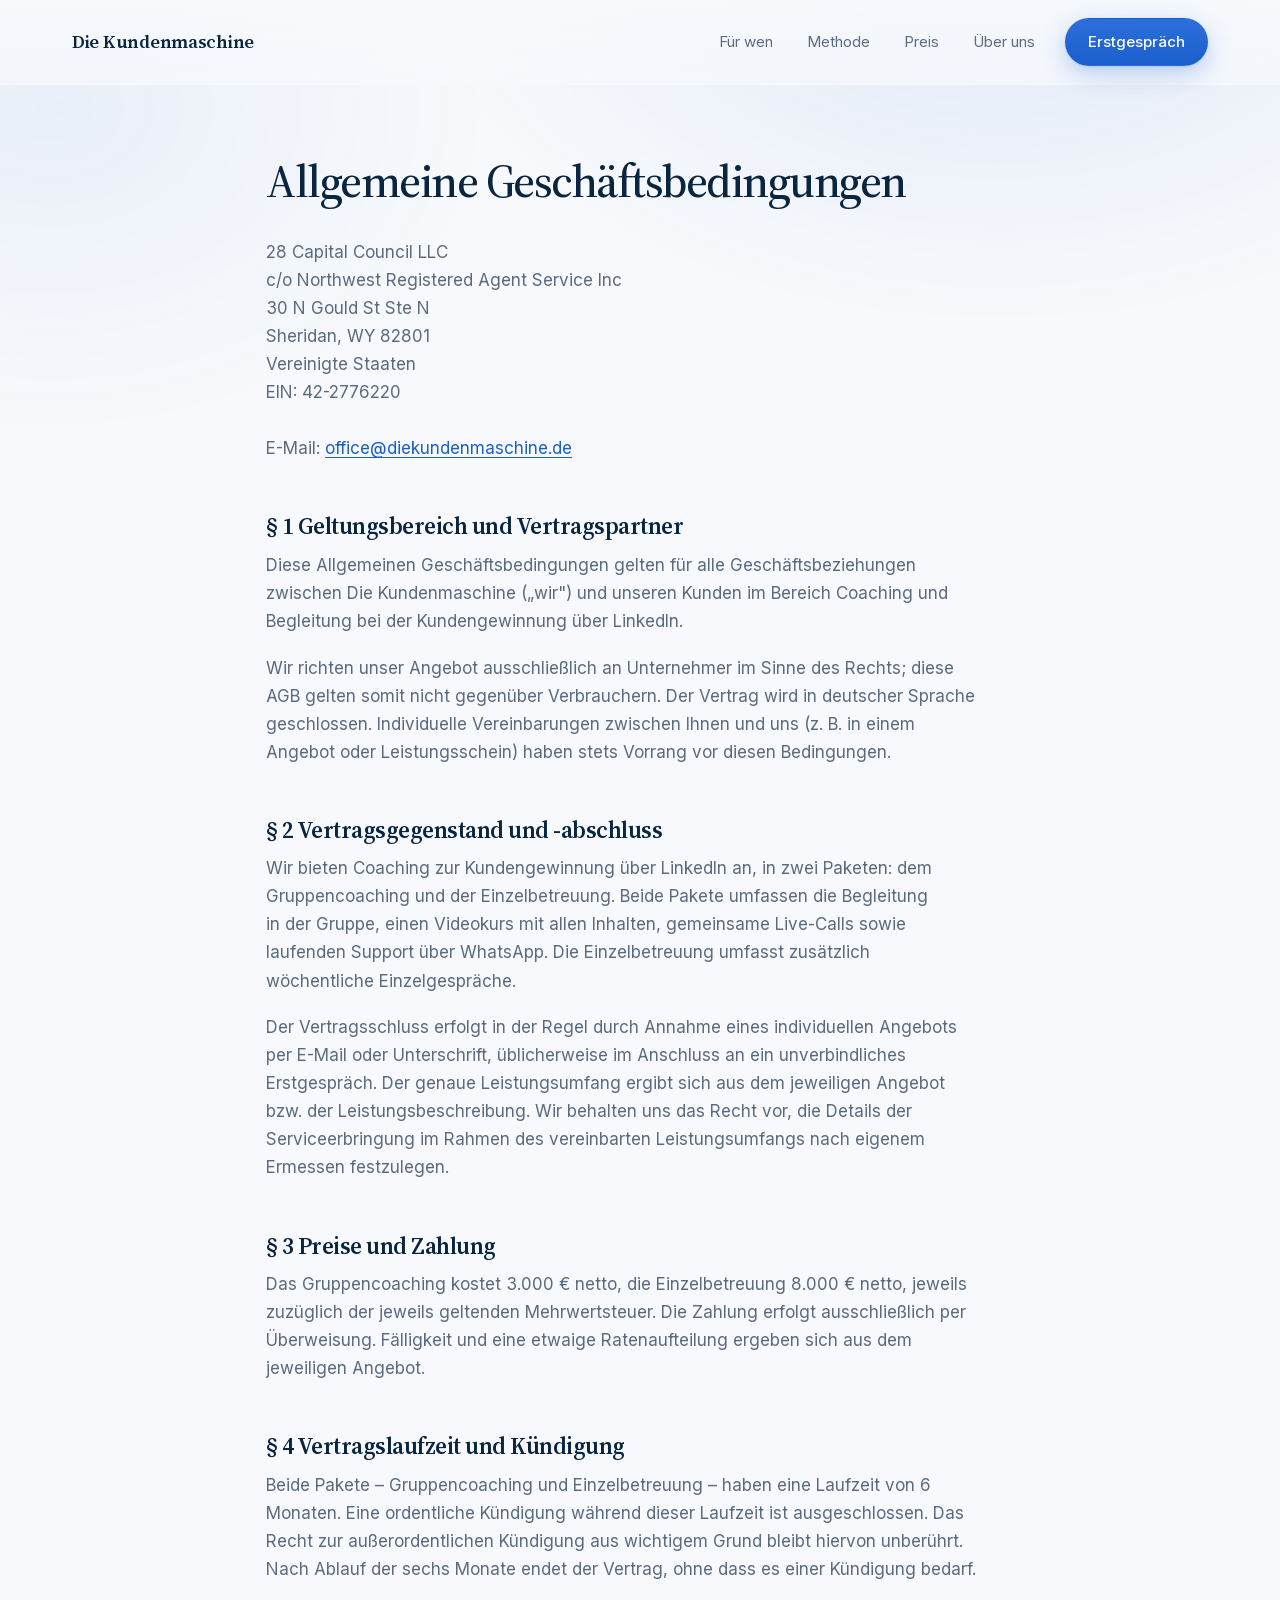
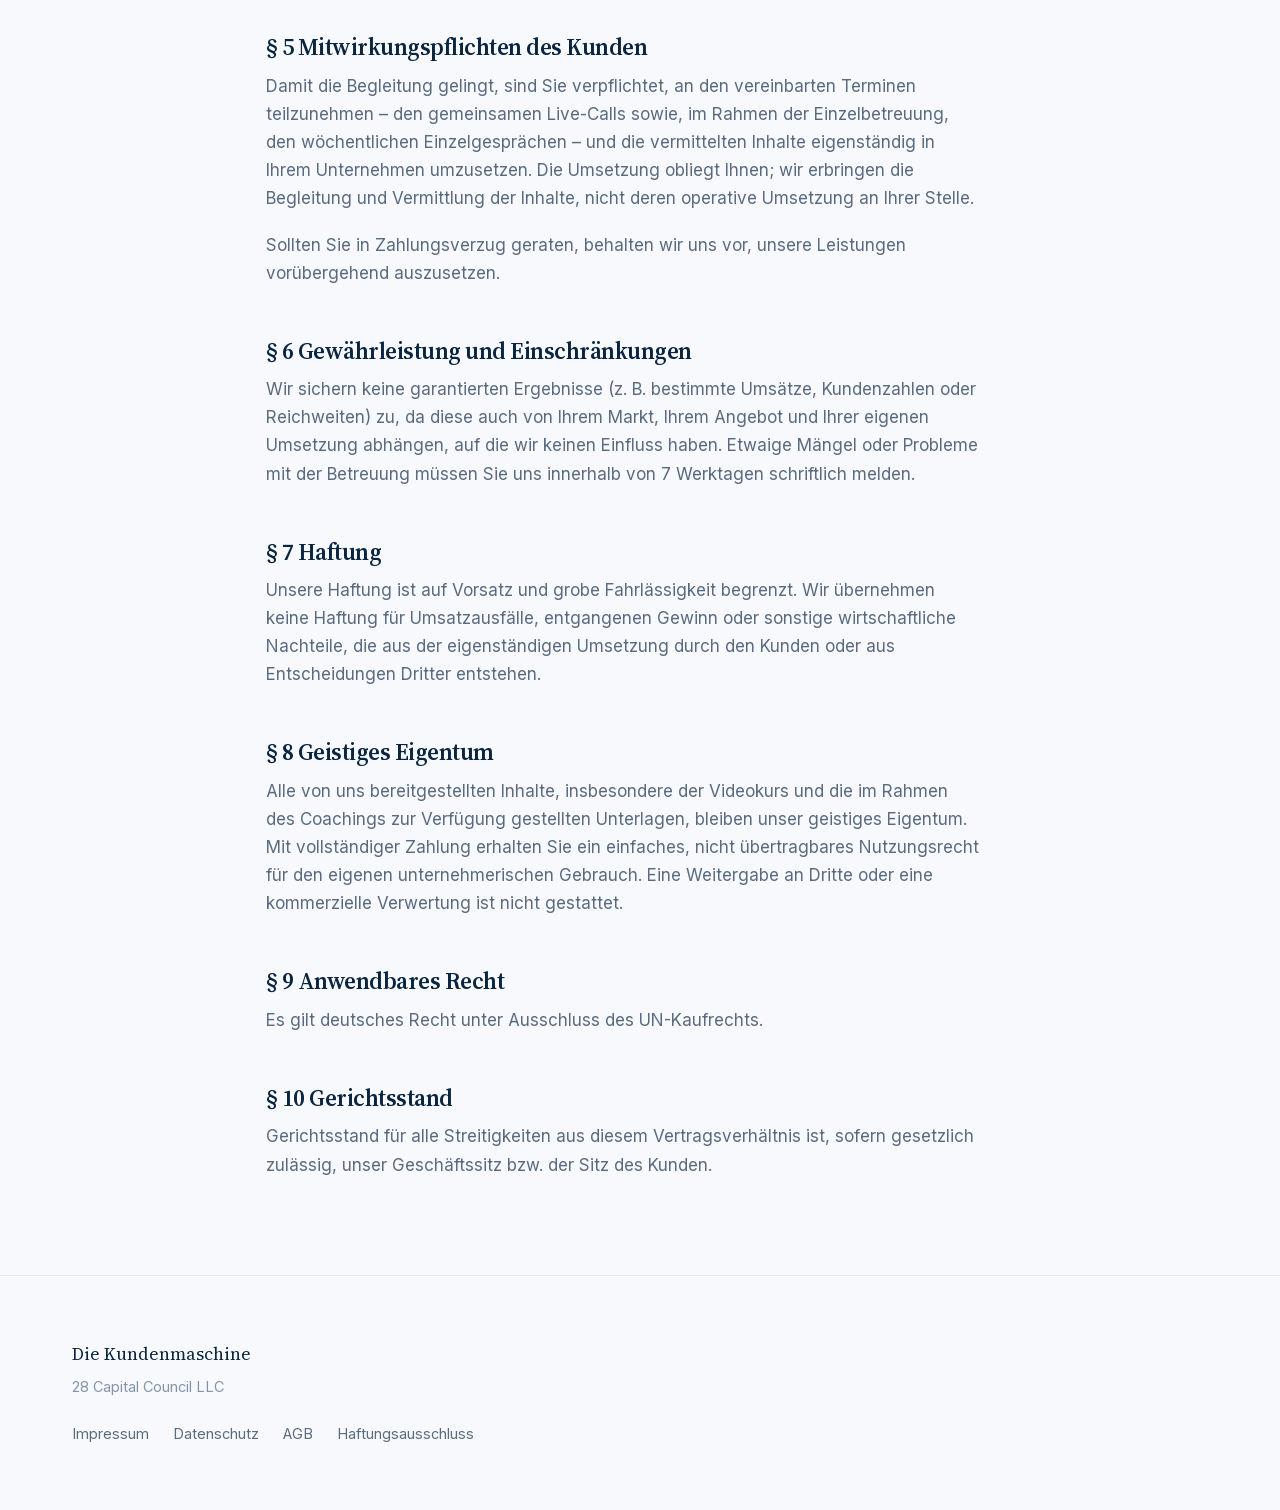
==== commit 3820ffd5: "E-Mail auf die neue Domain umstellen, Anschrift von der Website nehmen office@diekundenmaschine.de e" ====
--- a/agb.html
+++ b/agb.html
@@ -6,6 +6,7 @@
 <title>AGB | Die Kundenmaschine</title>
 <meta name="description" content="Allgemeine Geschäftsbedingungen von Die Kundenmaschine – Coaching-Pakete, Preise, Laufzeit und Kündigung der 28 Capital Council LLC.">
 <link rel="icon" type="image/png" href="assets/img/favicon.png">
+<link rel="apple-touch-icon" href="assets/img/apple-touch-icon.png">
 <link rel="stylesheet" href="styles.css">
 </head>
 <body>
@@ -34,7 +35,7 @@
       Sheridan, WY 82801<br>
       Vereinigte Staaten<br>
       EIN: 42-2776220<br><br>
-      E-Mail: <a href="mailto:office@capitalcouncilmarketing.com">office@capitalcouncilmarketing.com</a>
+      E-Mail: <a href="mailto:office@diekundenmaschine.de">office@diekundenmaschine.de</a>
     </p>
 
     <h2>§ 1 Geltungsbereich und Vertragspartner</h2>
@@ -99,7 +100,7 @@
 <footer class="fuss">
   <div class="container">
     <p class="fuss__marke">Die Kundenmaschine</p>
-    <p class="fuss__traeger">28 Capital Council LLC · Sheridan, WY 82801 · Vereinigte Staaten</p>
+    <p class="fuss__traeger">28 Capital Council LLC</p>
     <nav class="fuss__links">
       <a href="impressum.html">Impressum</a>
       <a href="datenschutz.html">Datenschutz</a>
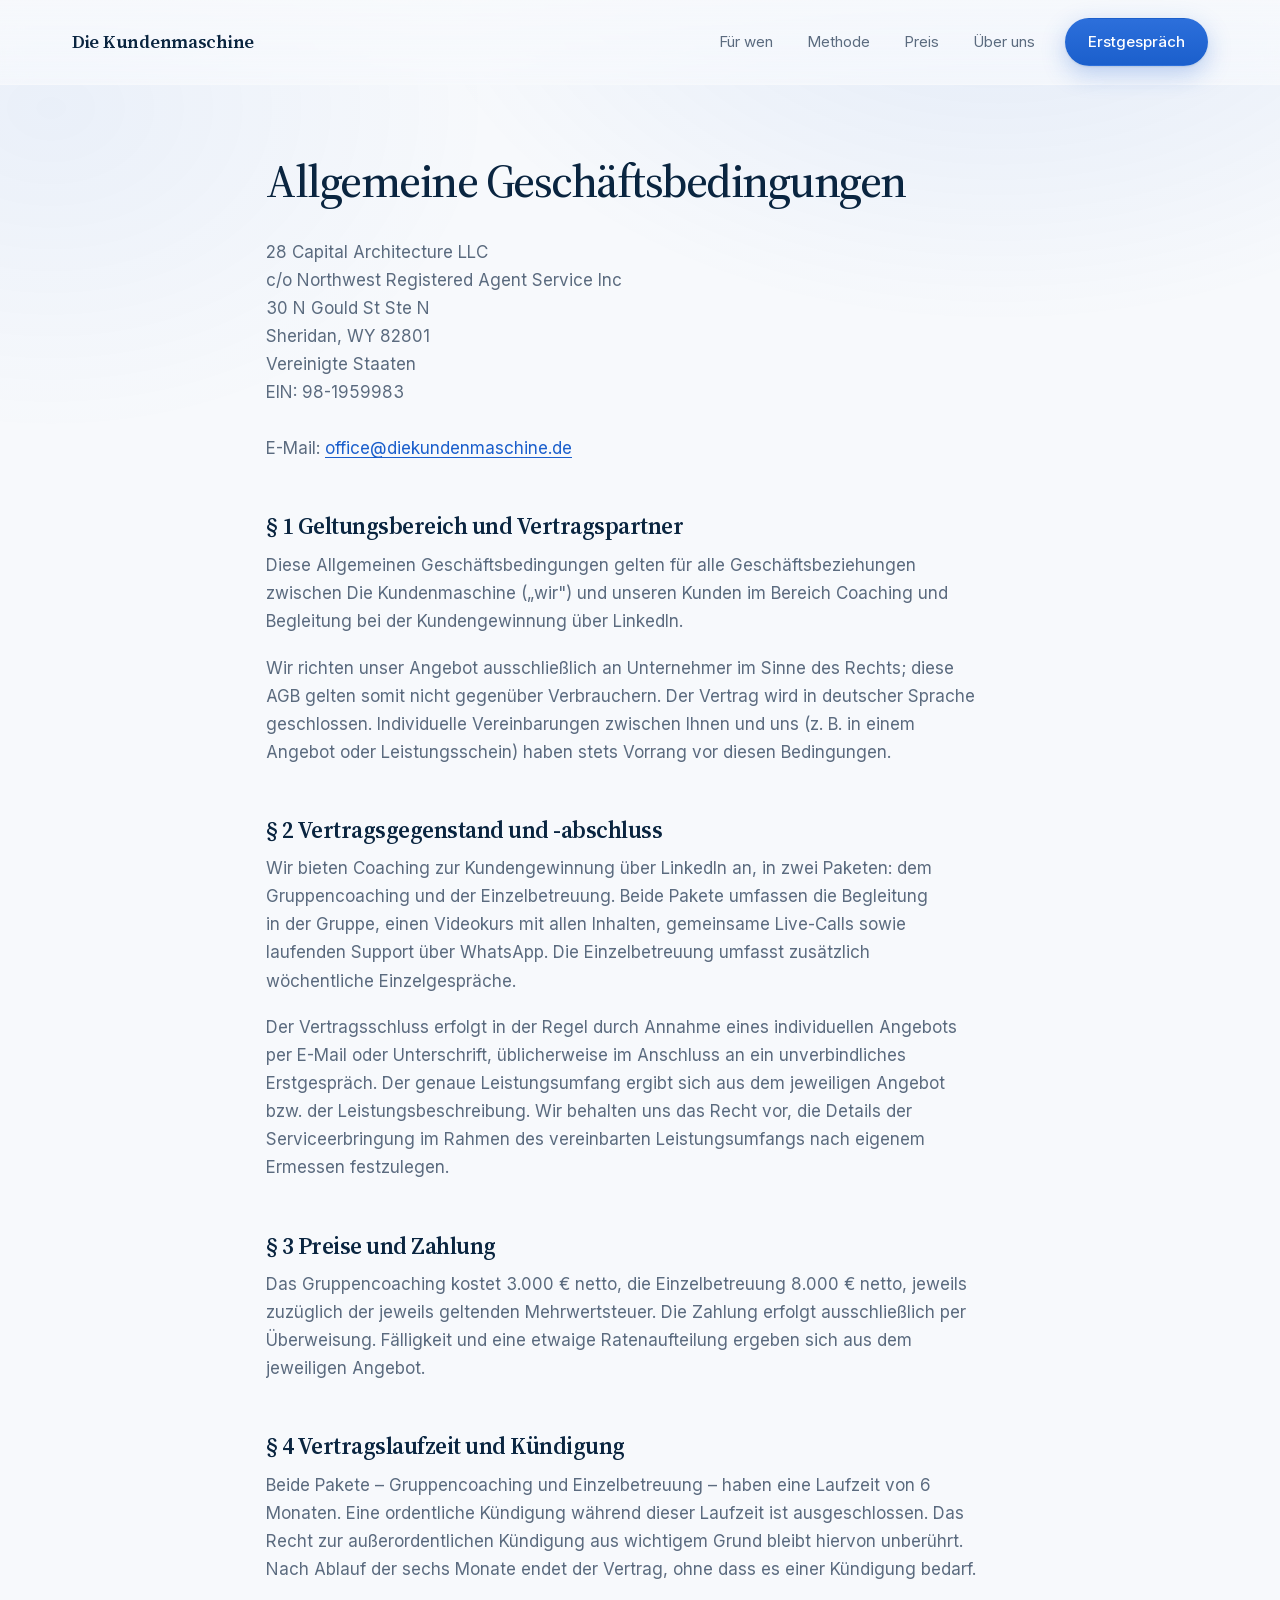
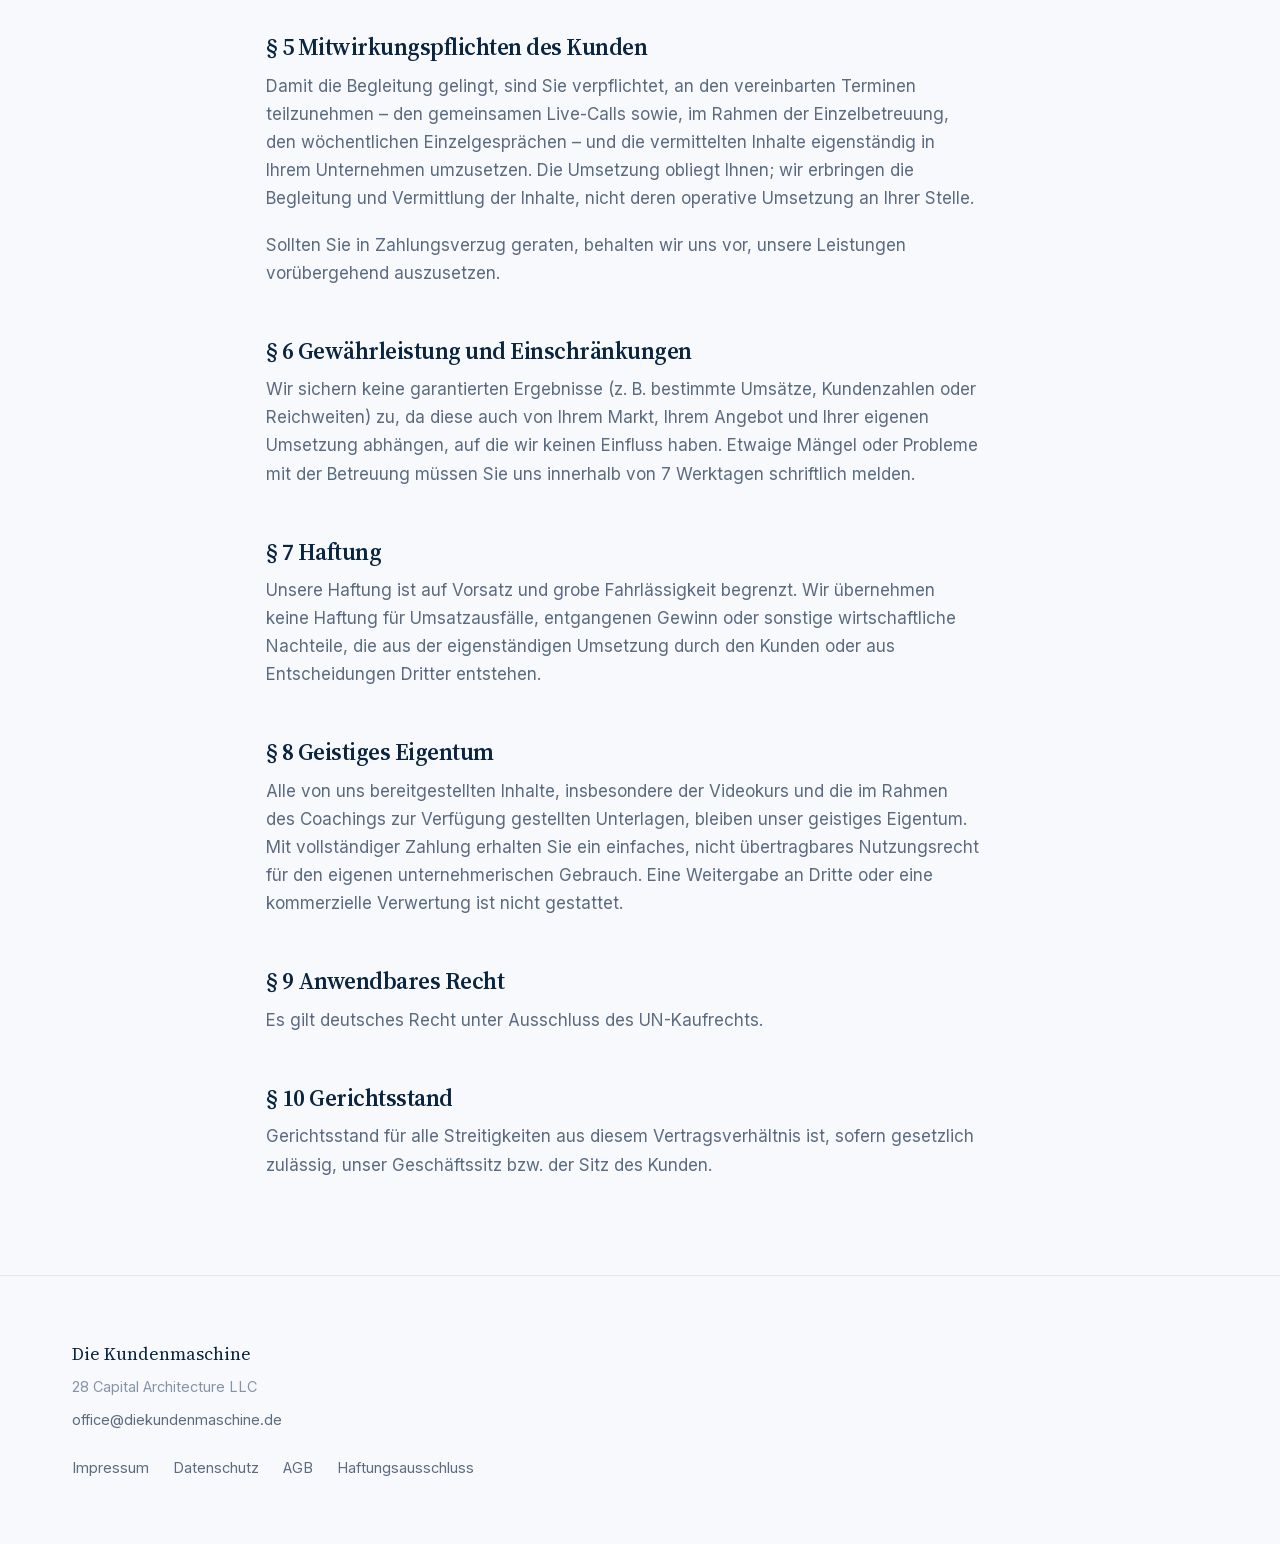
==== commit e57a3edc: "Rechtsträger und EIN nach Gründungsdokument korrigieren Laut Gründungsurkunde heißt die Gesellschaft" ====
--- a/agb.html
+++ b/agb.html
@@ -4,7 +4,7 @@
 <meta charset="utf-8">
 <meta name="viewport" content="width=device-width, initial-scale=1.0">
 <title>AGB | Die Kundenmaschine</title>
-<meta name="description" content="Allgemeine Geschäftsbedingungen von Die Kundenmaschine – Coaching-Pakete, Preise, Laufzeit und Kündigung der 28 Capital Council LLC.">
+<meta name="description" content="Allgemeine Geschäftsbedingungen von Die Kundenmaschine – Coaching-Pakete, Preise, Laufzeit und Kündigung der 28 Capital Architecture LLC.">
 <link rel="icon" type="image/png" href="assets/img/favicon.png">
 <link rel="apple-touch-icon" href="assets/img/apple-touch-icon.png">
 <link rel="stylesheet" href="styles.css">
@@ -29,12 +29,12 @@
     <h1>Allgemeine Geschäftsbedingungen</h1>
 
     <p>
-      28 Capital Council LLC<br>
+      28 Capital Architecture LLC<br>
       c/o Northwest Registered Agent Service Inc<br>
       30 N Gould St Ste N<br>
       Sheridan, WY 82801<br>
       Vereinigte Staaten<br>
-      EIN: 42-2776220<br><br>
+      EIN: 98-1959983<br><br>
       E-Mail: <a href="mailto:office@diekundenmaschine.de">office@diekundenmaschine.de</a>
     </p>
 
@@ -100,7 +100,8 @@
 <footer class="fuss">
   <div class="container">
     <p class="fuss__marke">Die Kundenmaschine</p>
-    <p class="fuss__traeger">28 Capital Council LLC</p>
+    <p class="fuss__traeger">28 Capital Architecture LLC</p>
+    <p class="fuss__kontakt"><a href="mailto:office@diekundenmaschine.de">office@diekundenmaschine.de</a></p>
     <nav class="fuss__links">
       <a href="impressum.html">Impressum</a>
       <a href="datenschutz.html">Datenschutz</a>
--- a/styles.css
+++ b/styles.css
@@ -373,42 +373,73 @@
 }
 
 .hero__inner { max-width: 46rem; position: relative; z-index: 1; }
-/* Punkt-Ring neben der Hero-Ueberschrift: drei konzentrische Ringe aus
-   102 einzelnen Punkten, die versetzt atmen. Gebaut aus box-shadow-Kopien
-   eines winzigen Quadrats — kein Bild, keine zusaetzliche Anfrage. */
+/* Punkt-Ring neben der Hero-Ueberschrift: sechs konzentrische Ringe aus
+   204 einzelnen Punkten, verteilt auf drei Ebenen. Die Ebenen atmen
+   versetzt, dadurch laeuft eine Welle von innen nach aussen. Gebaut aus
+   box-shadow-Kopien eines winzigen Quadrats — kein Bild, keine Anfrage. */
 .hero__ring {
   position: absolute;
-  right: clamp(132px, 13vw, 240px);
+  right: clamp(148px, 14vw, 258px);
   top: 50%;
-  width: 6px;
-  height: 6px;
+  width: 3.2px;
+  height: 3.2px;
   margin-top: -30px;
   border-radius: 50%;
   color: var(--primaer);
   pointer-events: none;
   box-shadow:
-    0.0px -52.0px 0 0 currentColor,
-    14.7px -49.9px 0 0 currentColor,
-    28.1px -43.7px 0 0 currentColor,
-    39.3px -34.1px 0 0 currentColor,
-    47.3px -21.6px 0 0 currentColor,
-    51.5px -7.4px 0 0 currentColor,
-    51.5px 7.4px 0 0 currentColor,
-    47.3px 21.6px 0 0 currentColor,
-    39.3px 34.1px 0 0 currentColor,
-    28.1px 43.7px 0 0 currentColor,
-    14.7px 49.9px 0 0 currentColor,
-    0.0px 52.0px 0 0 currentColor,
-    -14.7px 49.9px 0 0 currentColor,
-    -28.1px 43.7px 0 0 currentColor,
-    -39.3px 34.1px 0 0 currentColor,
-    -47.3px 21.6px 0 0 currentColor,
-    -51.5px 7.4px 0 0 currentColor,
-    -51.5px -7.4px 0 0 currentColor,
-    -47.3px -21.6px 0 0 currentColor,
-    -39.3px -34.1px 0 0 currentColor,
-    -28.1px -43.7px 0 0 currentColor,
-    -14.7px -49.9px 0 0 currentColor;
+    0.0px -30.0px 0 0 currentColor,
+    13.0px -27.0px 0 0 currentColor,
+    23.5px -18.7px 0 0 currentColor,
+    29.2px -6.7px 0 0 currentColor,
+    29.2px 6.7px 0 0 currentColor,
+    23.5px 18.7px 0 0 currentColor,
+    13.0px 27.0px 0 0 currentColor,
+    0.0px 30.0px 0 0 currentColor,
+    -13.0px 27.0px 0 0 currentColor,
+    -23.5px 18.7px 0 0 currentColor,
+    -29.2px 6.7px 0 0 currentColor,
+    -29.2px -6.7px 0 0 currentColor,
+    -23.5px -18.7px 0 0 currentColor,
+    -13.0px -27.0px 0 0 currentColor,
+    0.0px -90.0px 0 0 currentColor,
+    14.8px -88.8px 0 0 currentColor,
+    29.2px -85.1px 0 0 currentColor,
+    42.8px -79.2px 0 0 currentColor,
+    55.3px -71.0px 0 0 currentColor,
+    66.2px -61.0px 0 0 currentColor,
+    75.3px -49.2px 0 0 currentColor,
+    82.4px -36.2px 0 0 currentColor,
+    87.2px -22.1px 0 0 currentColor,
+    89.7px -7.4px 0 0 currentColor,
+    89.7px 7.4px 0 0 currentColor,
+    87.2px 22.1px 0 0 currentColor,
+    82.4px 36.2px 0 0 currentColor,
+    75.3px 49.2px 0 0 currentColor,
+    66.2px 61.0px 0 0 currentColor,
+    55.3px 71.0px 0 0 currentColor,
+    42.8px 79.2px 0 0 currentColor,
+    29.2px 85.1px 0 0 currentColor,
+    14.8px 88.8px 0 0 currentColor,
+    0.0px 90.0px 0 0 currentColor,
+    -14.8px 88.8px 0 0 currentColor,
+    -29.2px 85.1px 0 0 currentColor,
+    -42.8px 79.2px 0 0 currentColor,
+    -55.3px 71.0px 0 0 currentColor,
+    -66.2px 61.0px 0 0 currentColor,
+    -75.3px 49.2px 0 0 currentColor,
+    -82.4px 36.2px 0 0 currentColor,
+    -87.2px 22.1px 0 0 currentColor,
+    -89.7px 7.4px 0 0 currentColor,
+    -89.7px -7.4px 0 0 currentColor,
+    -87.2px -22.1px 0 0 currentColor,
+    -82.4px -36.2px 0 0 currentColor,
+    -75.3px -49.2px 0 0 currentColor,
+    -66.2px -61.0px 0 0 currentColor,
+    -55.3px -71.0px 0 0 currentColor,
+    -42.8px -79.2px 0 0 currentColor,
+    -29.2px -85.1px 0 0 currentColor,
+    -14.8px -88.8px 0 0 currentColor;
   animation: ringatmen 5.2s var(--kurve) infinite;
 }
 
@@ -418,108 +449,180 @@
   position: absolute;
   left: 50%;
   top: 50%;
-  width: 3.4px;
-  height: 3.4px;
-  margin: -1.7px 0 0 -1.7px;
+  width: 3.2px;
+  height: 3.2px;
+  margin: -1.6px 0 0 -1.6px;
   border-radius: 50%;
   transform-origin: center;
 }
 
 .hero__ring::before {
-  opacity: 0.62;
+  opacity: 0.66;
   box-shadow:
-    0.0px -84.0px 0 0 currentColor,
-    15.4px -82.6px 0 0 currentColor,
-    30.3px -78.3px 0 0 currentColor,
-    44.2px -71.4px 0 0 currentColor,
-    56.6px -62.1px 0 0 currentColor,
-    67.0px -50.6px 0 0 currentColor,
-    75.2px -37.4px 0 0 currentColor,
-    80.8px -23.0px 0 0 currentColor,
-    83.6px -7.8px 0 0 currentColor,
-    83.6px 7.8px 0 0 currentColor,
-    80.8px 23.0px 0 0 currentColor,
-    75.2px 37.4px 0 0 currentColor,
-    67.0px 50.6px 0 0 currentColor,
-    56.6px 62.1px 0 0 currentColor,
-    44.2px 71.4px 0 0 currentColor,
-    30.3px 78.3px 0 0 currentColor,
-    15.4px 82.6px 0 0 currentColor,
-    0.0px 84.0px 0 0 currentColor,
-    -15.4px 82.6px 0 0 currentColor,
-    -30.3px 78.3px 0 0 currentColor,
-    -44.2px 71.4px 0 0 currentColor,
-    -56.6px 62.1px 0 0 currentColor,
-    -67.0px 50.6px 0 0 currentColor,
-    -75.2px 37.4px 0 0 currentColor,
-    -80.8px 23.0px 0 0 currentColor,
-    -83.6px 7.8px 0 0 currentColor,
-    -83.6px -7.8px 0 0 currentColor,
-    -80.8px -23.0px 0 0 currentColor,
-    -75.2px -37.4px 0 0 currentColor,
-    -67.0px -50.6px 0 0 currentColor,
-    -56.6px -62.1px 0 0 currentColor,
-    -44.2px -71.4px 0 0 currentColor,
-    -30.3px -78.3px 0 0 currentColor,
-    -15.4px -82.6px 0 0 currentColor;
-  animation: ringatmen 5.2s var(--kurve) 0.7s infinite;
+    0.0px -50.0px 0 0 currentColor,
+    14.1px -48.0px 0 0 currentColor,
+    27.0px -42.1px 0 0 currentColor,
+    37.8px -32.7px 0 0 currentColor,
+    45.5px -20.8px 0 0 currentColor,
+    49.5px -7.1px 0 0 currentColor,
+    49.5px 7.1px 0 0 currentColor,
+    45.5px 20.8px 0 0 currentColor,
+    37.8px 32.7px 0 0 currentColor,
+    27.0px 42.1px 0 0 currentColor,
+    14.1px 48.0px 0 0 currentColor,
+    0.0px 50.0px 0 0 currentColor,
+    -14.1px 48.0px 0 0 currentColor,
+    -27.0px 42.1px 0 0 currentColor,
+    -37.8px 32.7px 0 0 currentColor,
+    -45.5px 20.8px 0 0 currentColor,
+    -49.5px 7.1px 0 0 currentColor,
+    -49.5px -7.1px 0 0 currentColor,
+    -45.5px -20.8px 0 0 currentColor,
+    -37.8px -32.7px 0 0 currentColor,
+    -27.0px -42.1px 0 0 currentColor,
+    -14.1px -48.0px 0 0 currentColor,
+    0.0px -110.0px 0 0 currentColor,
+    15.0px -109.0px 0 0 currentColor,
+    29.7px -105.9px 0 0 currentColor,
+    43.8px -100.9px 0 0 currentColor,
+    57.2px -94.0px 0 0 currentColor,
+    69.4px -85.3px 0 0 currentColor,
+    80.4px -75.1px 0 0 currentColor,
+    89.9px -63.4px 0 0 currentColor,
+    97.7px -50.6px 0 0 currentColor,
+    103.6px -36.8px 0 0 currentColor,
+    107.7px -22.4px 0 0 currentColor,
+    109.7px -7.5px 0 0 currentColor,
+    109.7px 7.5px 0 0 currentColor,
+    107.7px 22.4px 0 0 currentColor,
+    103.6px 36.8px 0 0 currentColor,
+    97.7px 50.6px 0 0 currentColor,
+    89.9px 63.4px 0 0 currentColor,
+    80.4px 75.1px 0 0 currentColor,
+    69.4px 85.3px 0 0 currentColor,
+    57.2px 94.0px 0 0 currentColor,
+    43.8px 100.9px 0 0 currentColor,
+    29.7px 105.9px 0 0 currentColor,
+    15.0px 109.0px 0 0 currentColor,
+    0.0px 110.0px 0 0 currentColor,
+    -15.0px 109.0px 0 0 currentColor,
+    -29.7px 105.9px 0 0 currentColor,
+    -43.8px 100.9px 0 0 currentColor,
+    -57.2px 94.0px 0 0 currentColor,
+    -69.4px 85.3px 0 0 currentColor,
+    -80.4px 75.1px 0 0 currentColor,
+    -89.9px 63.4px 0 0 currentColor,
+    -97.7px 50.6px 0 0 currentColor,
+    -103.6px 36.8px 0 0 currentColor,
+    -107.7px 22.4px 0 0 currentColor,
+    -109.7px 7.5px 0 0 currentColor,
+    -109.7px -7.5px 0 0 currentColor,
+    -107.7px -22.4px 0 0 currentColor,
+    -103.6px -36.8px 0 0 currentColor,
+    -97.7px -50.6px 0 0 currentColor,
+    -89.9px -63.4px 0 0 currentColor,
+    -80.4px -75.1px 0 0 currentColor,
+    -69.4px -85.3px 0 0 currentColor,
+    -57.2px -94.0px 0 0 currentColor,
+    -43.8px -100.9px 0 0 currentColor,
+    -29.7px -105.9px 0 0 currentColor,
+    -15.0px -109.0px 0 0 currentColor;
+  animation: ringatmen 5.2s var(--kurve) 0.65s infinite;
 }
 
 .hero__ring::after {
-  opacity: 0.34;
+  opacity: 0.4;
   box-shadow:
-    0.0px -116.0px 0 0 currentColor,
-    15.8px -114.9px 0 0 currentColor,
-    31.3px -111.7px 0 0 currentColor,
-    46.2px -106.4px 0 0 currentColor,
-    60.3px -99.1px 0 0 currentColor,
-    73.2px -90.0px 0 0 currentColor,
-    84.8px -79.2px 0 0 currentColor,
-    94.8px -66.9px 0 0 currentColor,
-    103.0px -53.4px 0 0 currentColor,
-    109.3px -38.8px 0 0 currentColor,
-    113.6px -23.6px 0 0 currentColor,
-    115.7px -7.9px 0 0 currentColor,
-    115.7px 7.9px 0 0 currentColor,
-    113.6px 23.6px 0 0 currentColor,
-    109.3px 38.8px 0 0 currentColor,
-    103.0px 53.4px 0 0 currentColor,
-    94.8px 66.9px 0 0 currentColor,
-    84.8px 79.2px 0 0 currentColor,
-    73.2px 90.0px 0 0 currentColor,
-    60.3px 99.1px 0 0 currentColor,
-    46.2px 106.4px 0 0 currentColor,
-    31.3px 111.7px 0 0 currentColor,
-    15.8px 114.9px 0 0 currentColor,
-    0.0px 116.0px 0 0 currentColor,
-    -15.8px 114.9px 0 0 currentColor,
-    -31.3px 111.7px 0 0 currentColor,
-    -46.2px 106.4px 0 0 currentColor,
-    -60.3px 99.1px 0 0 currentColor,
-    -73.2px 90.0px 0 0 currentColor,
-    -84.8px 79.2px 0 0 currentColor,
-    -94.8px 66.9px 0 0 currentColor,
-    -103.0px 53.4px 0 0 currentColor,
-    -109.3px 38.8px 0 0 currentColor,
-    -113.6px 23.6px 0 0 currentColor,
-    -115.7px 7.9px 0 0 currentColor,
-    -115.7px -7.9px 0 0 currentColor,
-    -113.6px -23.6px 0 0 currentColor,
-    -109.3px -38.8px 0 0 currentColor,
-    -103.0px -53.4px 0 0 currentColor,
-    -94.8px -66.9px 0 0 currentColor,
-    -84.8px -79.2px 0 0 currentColor,
-    -73.2px -90.0px 0 0 currentColor,
-    -60.3px -99.1px 0 0 currentColor,
-    -46.2px -106.4px 0 0 currentColor,
-    -31.3px -111.7px 0 0 currentColor,
-    -15.8px -114.9px 0 0 currentColor;
-  animation: ringatmen 5.2s var(--kurve) 1.4s infinite;
+    0.0px -70.0px 0 0 currentColor,
+    14.6px -68.5px 0 0 currentColor,
+    28.5px -63.9px 0 0 currentColor,
+    41.1px -56.6px 0 0 currentColor,
+    52.0px -46.8px 0 0 currentColor,
+    60.6px -35.0px 0 0 currentColor,
+    66.6px -21.6px 0 0 currentColor,
+    69.6px -7.3px 0 0 currentColor,
+    69.6px 7.3px 0 0 currentColor,
+    66.6px 21.6px 0 0 currentColor,
+    60.6px 35.0px 0 0 currentColor,
+    52.0px 46.8px 0 0 currentColor,
+    41.1px 56.6px 0 0 currentColor,
+    28.5px 63.9px 0 0 currentColor,
+    14.6px 68.5px 0 0 currentColor,
+    0.0px 70.0px 0 0 currentColor,
+    -14.6px 68.5px 0 0 currentColor,
+    -28.5px 63.9px 0 0 currentColor,
+    -41.1px 56.6px 0 0 currentColor,
+    -52.0px 46.8px 0 0 currentColor,
+    -60.6px 35.0px 0 0 currentColor,
+    -66.6px 21.6px 0 0 currentColor,
+    -69.6px 7.3px 0 0 currentColor,
+    -69.6px -7.3px 0 0 currentColor,
+    -66.6px -21.6px 0 0 currentColor,
+    -60.6px -35.0px 0 0 currentColor,
+    -52.0px -46.8px 0 0 currentColor,
+    -41.1px -56.6px 0 0 currentColor,
+    -28.5px -63.9px 0 0 currentColor,
+    -14.6px -68.5px 0 0 currentColor,
+    0.0px -130.0px 0 0 currentColor,
+    15.1px -129.1px 0 0 currentColor,
+    30.0px -126.5px 0 0 currentColor,
+    44.5px -122.2px 0 0 currentColor,
+    58.3px -116.2px 0 0 currentColor,
+    71.4px -108.6px 0 0 currentColor,
+    83.6px -99.6px 0 0 currentColor,
+    94.6px -89.2px 0 0 currentColor,
+    104.3px -77.6px 0 0 currentColor,
+    112.6px -65.0px 0 0 currentColor,
+    119.4px -51.5px 0 0 currentColor,
+    124.5px -37.3px 0 0 currentColor,
+    128.0px -22.6px 0 0 currentColor,
+    129.8px -7.6px 0 0 currentColor,
+    129.8px 7.6px 0 0 currentColor,
+    128.0px 22.6px 0 0 currentColor,
+    124.5px 37.3px 0 0 currentColor,
+    119.4px 51.5px 0 0 currentColor,
+    112.6px 65.0px 0 0 currentColor,
+    104.3px 77.6px 0 0 currentColor,
+    94.6px 89.2px 0 0 currentColor,
+    83.6px 99.6px 0 0 currentColor,
+    71.4px 108.6px 0 0 currentColor,
+    58.3px 116.2px 0 0 currentColor,
+    44.5px 122.2px 0 0 currentColor,
+    30.0px 126.5px 0 0 currentColor,
+    15.1px 129.1px 0 0 currentColor,
+    0.0px 130.0px 0 0 currentColor,
+    -15.1px 129.1px 0 0 currentColor,
+    -30.0px 126.5px 0 0 currentColor,
+    -44.5px 122.2px 0 0 currentColor,
+    -58.3px 116.2px 0 0 currentColor,
+    -71.4px 108.6px 0 0 currentColor,
+    -83.6px 99.6px 0 0 currentColor,
+    -94.6px 89.2px 0 0 currentColor,
+    -104.3px 77.6px 0 0 currentColor,
+    -112.6px 65.0px 0 0 currentColor,
+    -119.4px 51.5px 0 0 currentColor,
+    -124.5px 37.3px 0 0 currentColor,
+    -128.0px 22.6px 0 0 currentColor,
+    -129.8px 7.6px 0 0 currentColor,
+    -129.8px -7.6px 0 0 currentColor,
+    -128.0px -22.6px 0 0 currentColor,
+    -124.5px -37.3px 0 0 currentColor,
+    -119.4px -51.5px 0 0 currentColor,
+    -112.6px -65.0px 0 0 currentColor,
+    -104.3px -77.6px 0 0 currentColor,
+    -94.6px -89.2px 0 0 currentColor,
+    -83.6px -99.6px 0 0 currentColor,
+    -71.4px -108.6px 0 0 currentColor,
+    -58.3px -116.2px 0 0 currentColor,
+    -44.5px -122.2px 0 0 currentColor,
+    -30.0px -126.5px 0 0 currentColor,
+    -15.1px -129.1px 0 0 currentColor;
+  animation: ringatmen 5.2s var(--kurve) 1.3s infinite;
 }
 
 @keyframes ringatmen {
-  0%, 100% { transform: scale(0.94); opacity: 0.5; }
-  46%      { transform: scale(1.06); opacity: 1; }
+  0%, 100% { transform: scale(0.93); opacity: 0.48; }
+  46%      { transform: scale(1.07); opacity: 1; }
 }
 
 
@@ -1026,3 +1129,7 @@
     padding: 22px;
   }
 }
+
+.fuss__kontakt { margin: 10px 0 0; }
+.fuss__kontakt a { color: var(--text-leise); text-decoration: none; }
+.fuss__kontakt a:hover { color: var(--primaer); }
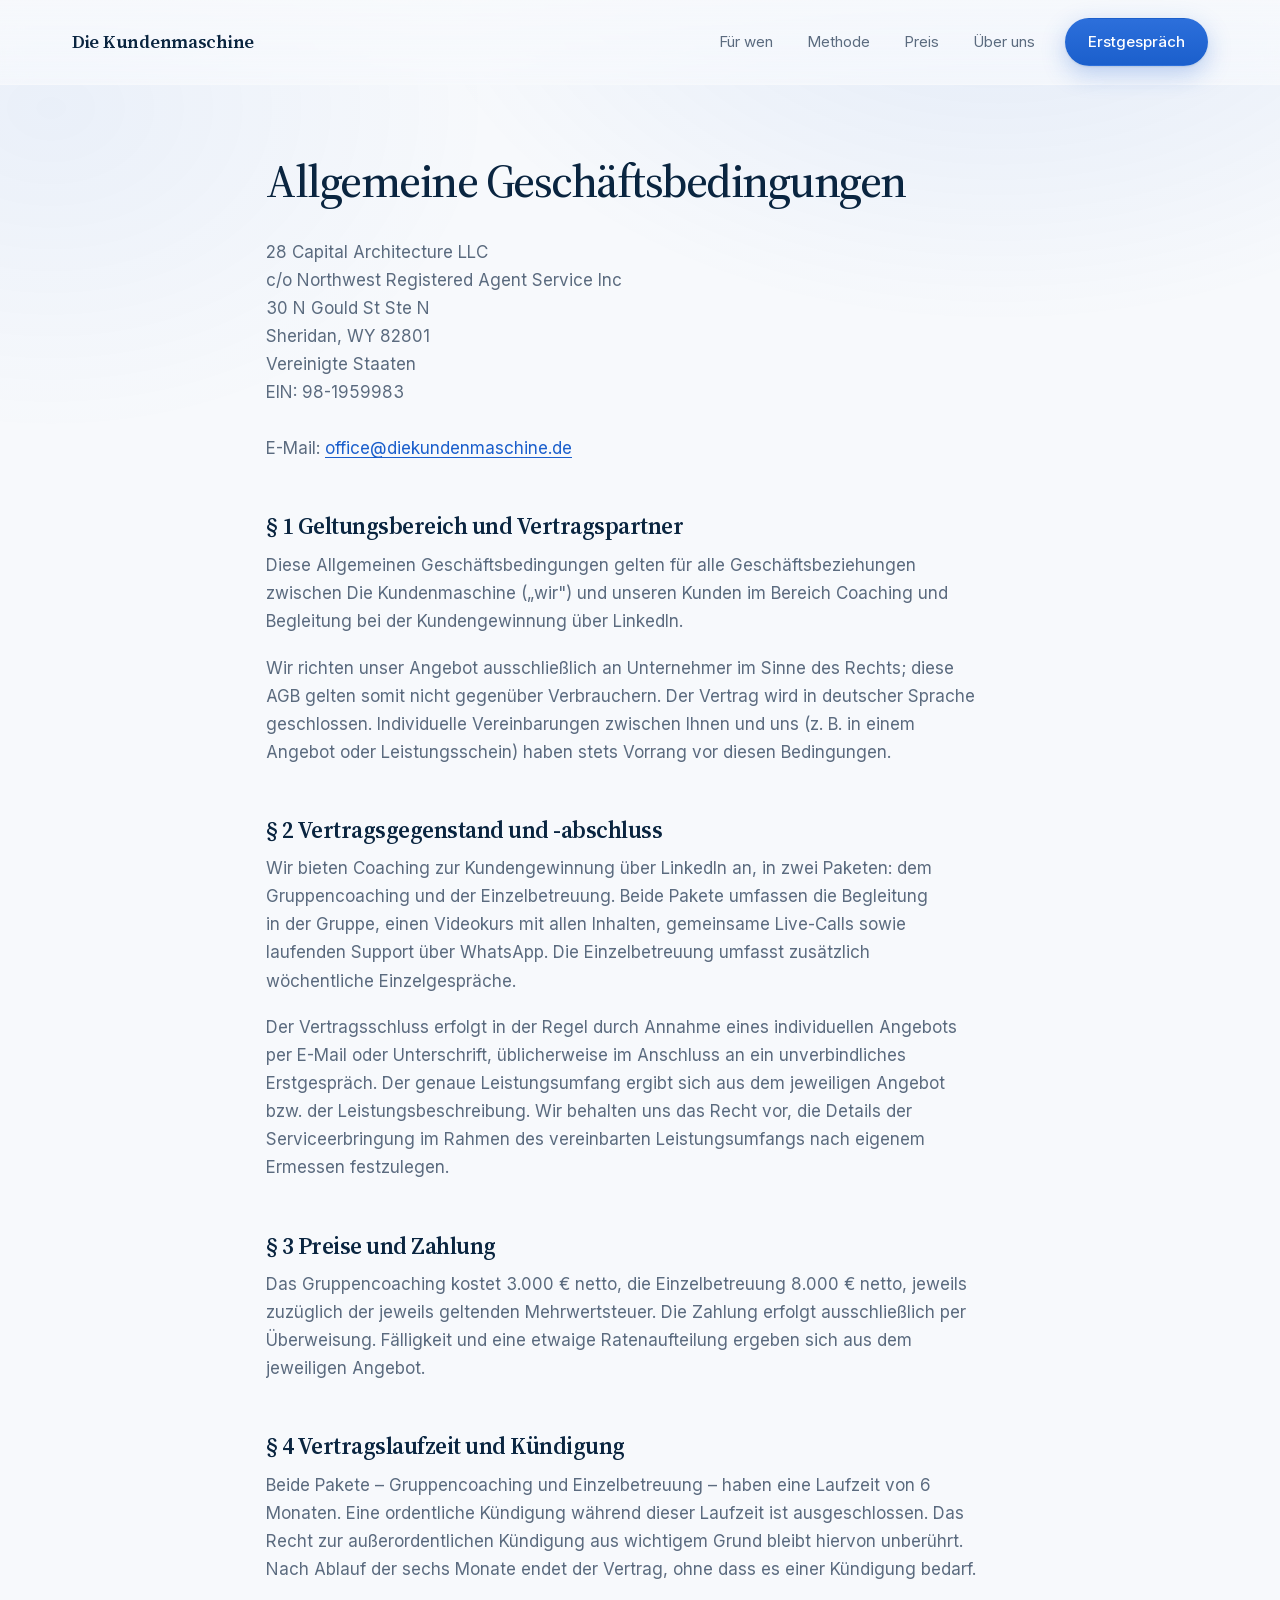
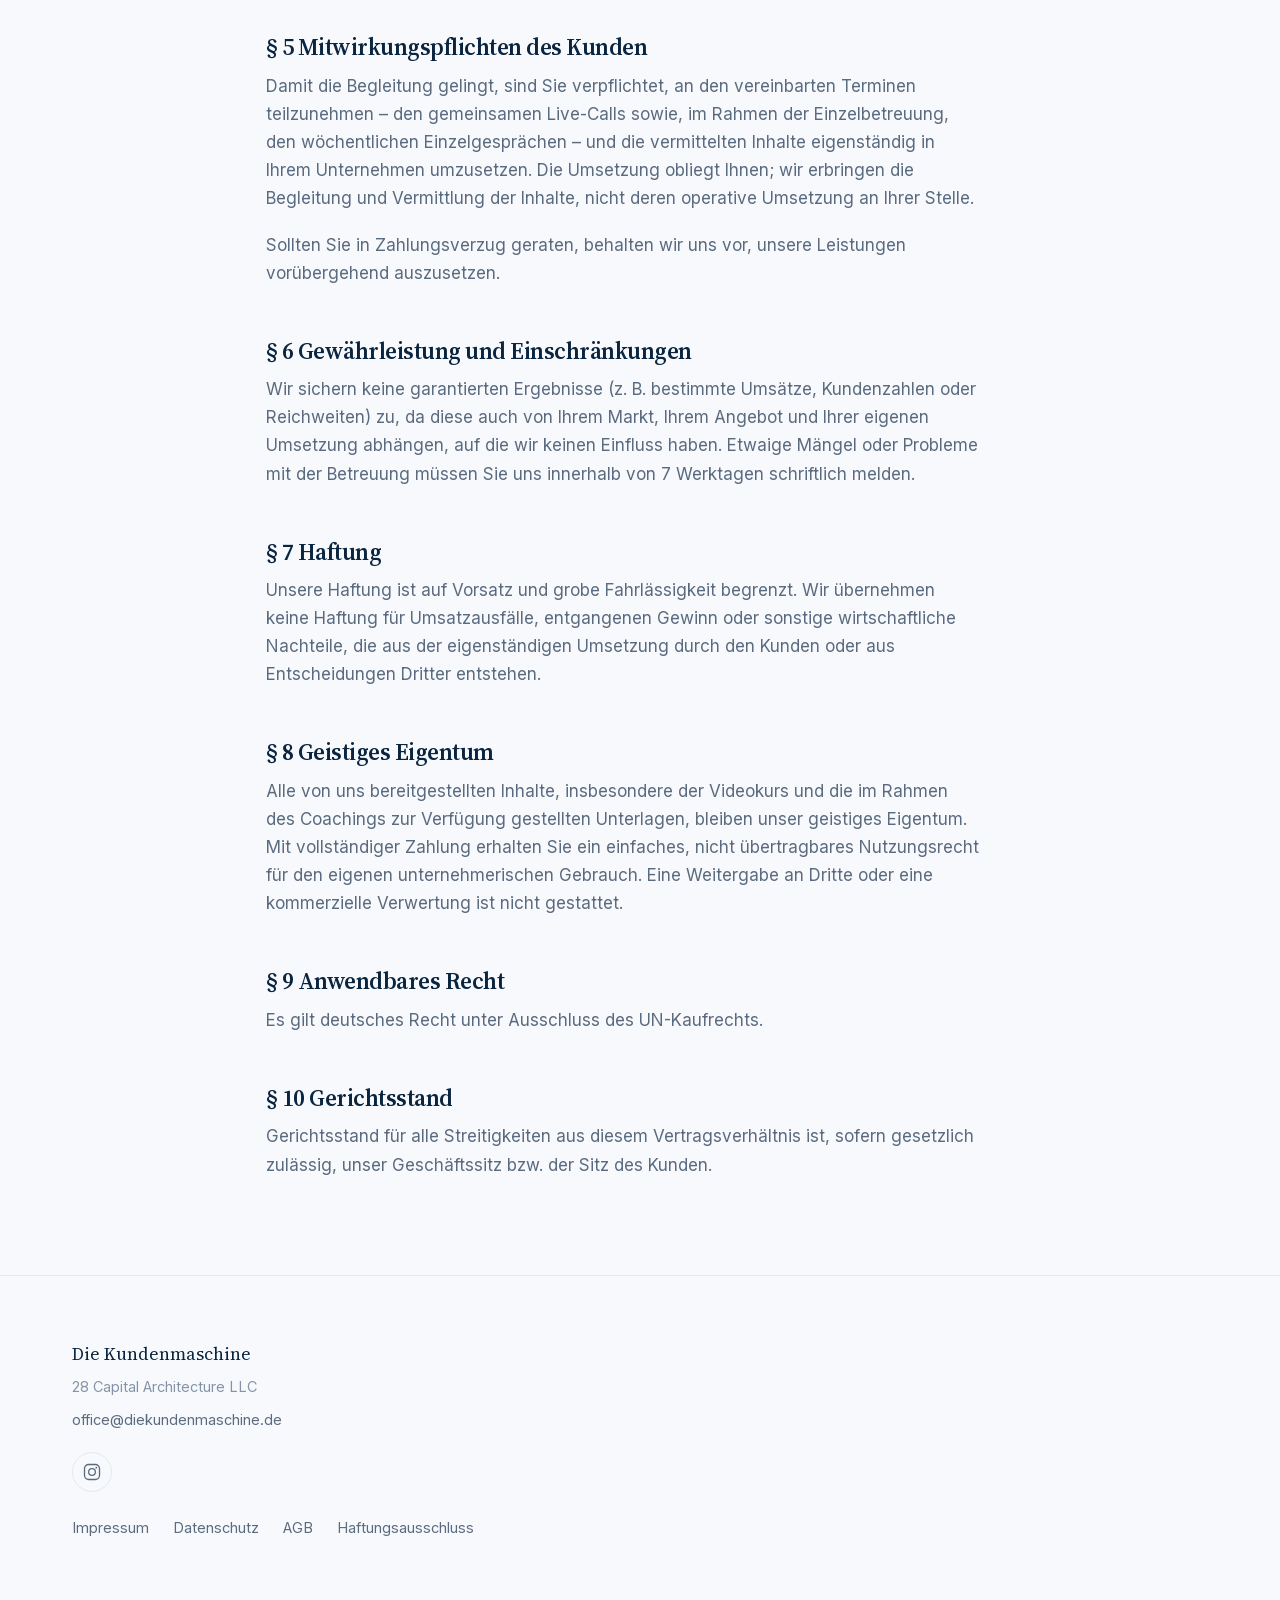
==== commit 3e8d2faa: "Instagram in die Fußzeile aufnehmen Der Link steht als Kreis mit Inline-SVG in der Fußzeile aller fü" ====
--- a/agb.html
+++ b/agb.html
@@ -102,6 +102,15 @@
     <p class="fuss__marke">Die Kundenmaschine</p>
     <p class="fuss__traeger">28 Capital Architecture LLC</p>
     <p class="fuss__kontakt"><a href="mailto:office@diekundenmaschine.de">office@diekundenmaschine.de</a></p>
+    <nav class="fuss__sozial" aria-label="Soziale Netzwerke">
+      <a href="https://www.instagram.com/diekundenmaschine/" target="_blank" rel="noopener noreferrer" aria-label="Instagram">
+        <svg viewBox="0 0 24 24" width="20" height="20" fill="none" stroke="currentColor" stroke-width="1.6" aria-hidden="true">
+          <rect x="3" y="3" width="18" height="18" rx="5"/>
+          <circle cx="12" cy="12" r="4"/>
+          <circle cx="17.2" cy="6.8" r="1.1" fill="currentColor" stroke="none"/>
+        </svg>
+      </a>
+    </nav>
     <nav class="fuss__links">
       <a href="impressum.html">Impressum</a>
       <a href="datenschutz.html">Datenschutz</a>
--- a/styles.css
+++ b/styles.css
@@ -137,9 +137,13 @@
 /* Dunkler Kontrapunkt. Bricht die durchgehend helle Fläche auf und gibt
    der Seite Rhythmus — bewusst genau einmal eingesetzt. */
 .abschnitt--dunkel {
+  /* Die Bürofassade liegt unter den Verläufen. Sie gibt dem dunklen Band
+     Textur, ohne mit dem Text zu konkurrieren — deshalb stark abgedunkelt. */
   background:
-    radial-gradient(52rem 30rem at 82% 0%, rgba(27, 95, 204, 0.32), transparent 66%),
-    linear-gradient(180deg, #0C2A4A, var(--text) 62%, #081D34);
+    radial-gradient(52rem 30rem at 82% 0%, rgba(27, 95, 204, 0.34), transparent 66%),
+    linear-gradient(180deg, rgba(12, 42, 74, 0.94), rgba(10, 37, 64, 0.9) 62%, rgba(8, 29, 52, 0.96)),
+    url("./assets/img/ausgangslage.jpg") center / cover no-repeat,
+    var(--text);
   color: #C7D5E6;
   overflow: hidden;
 }
@@ -1133,3 +1137,25 @@
 .fuss__kontakt { margin: 10px 0 0; }
 .fuss__kontakt a { color: var(--text-leise); text-decoration: none; }
 .fuss__kontakt a:hover { color: var(--primaer); }
+
+.fuss__sozial { display: flex; gap: 12px; margin-top: 20px; }
+
+.fuss__sozial a {
+  display: inline-flex;
+  align-items: center;
+  justify-content: center;
+  width: 40px;
+  height: 40px;
+  border: 1px solid var(--rand);
+  border-radius: 50%;
+  color: var(--text-leise);
+  transition: color var(--zeit) var(--kurve),
+              border-color var(--zeit) var(--kurve),
+              transform var(--zeit) var(--kurve);
+}
+
+.fuss__sozial a:hover {
+  color: var(--primaer);
+  border-color: var(--primaer);
+  transform: translateY(-2px);
+}
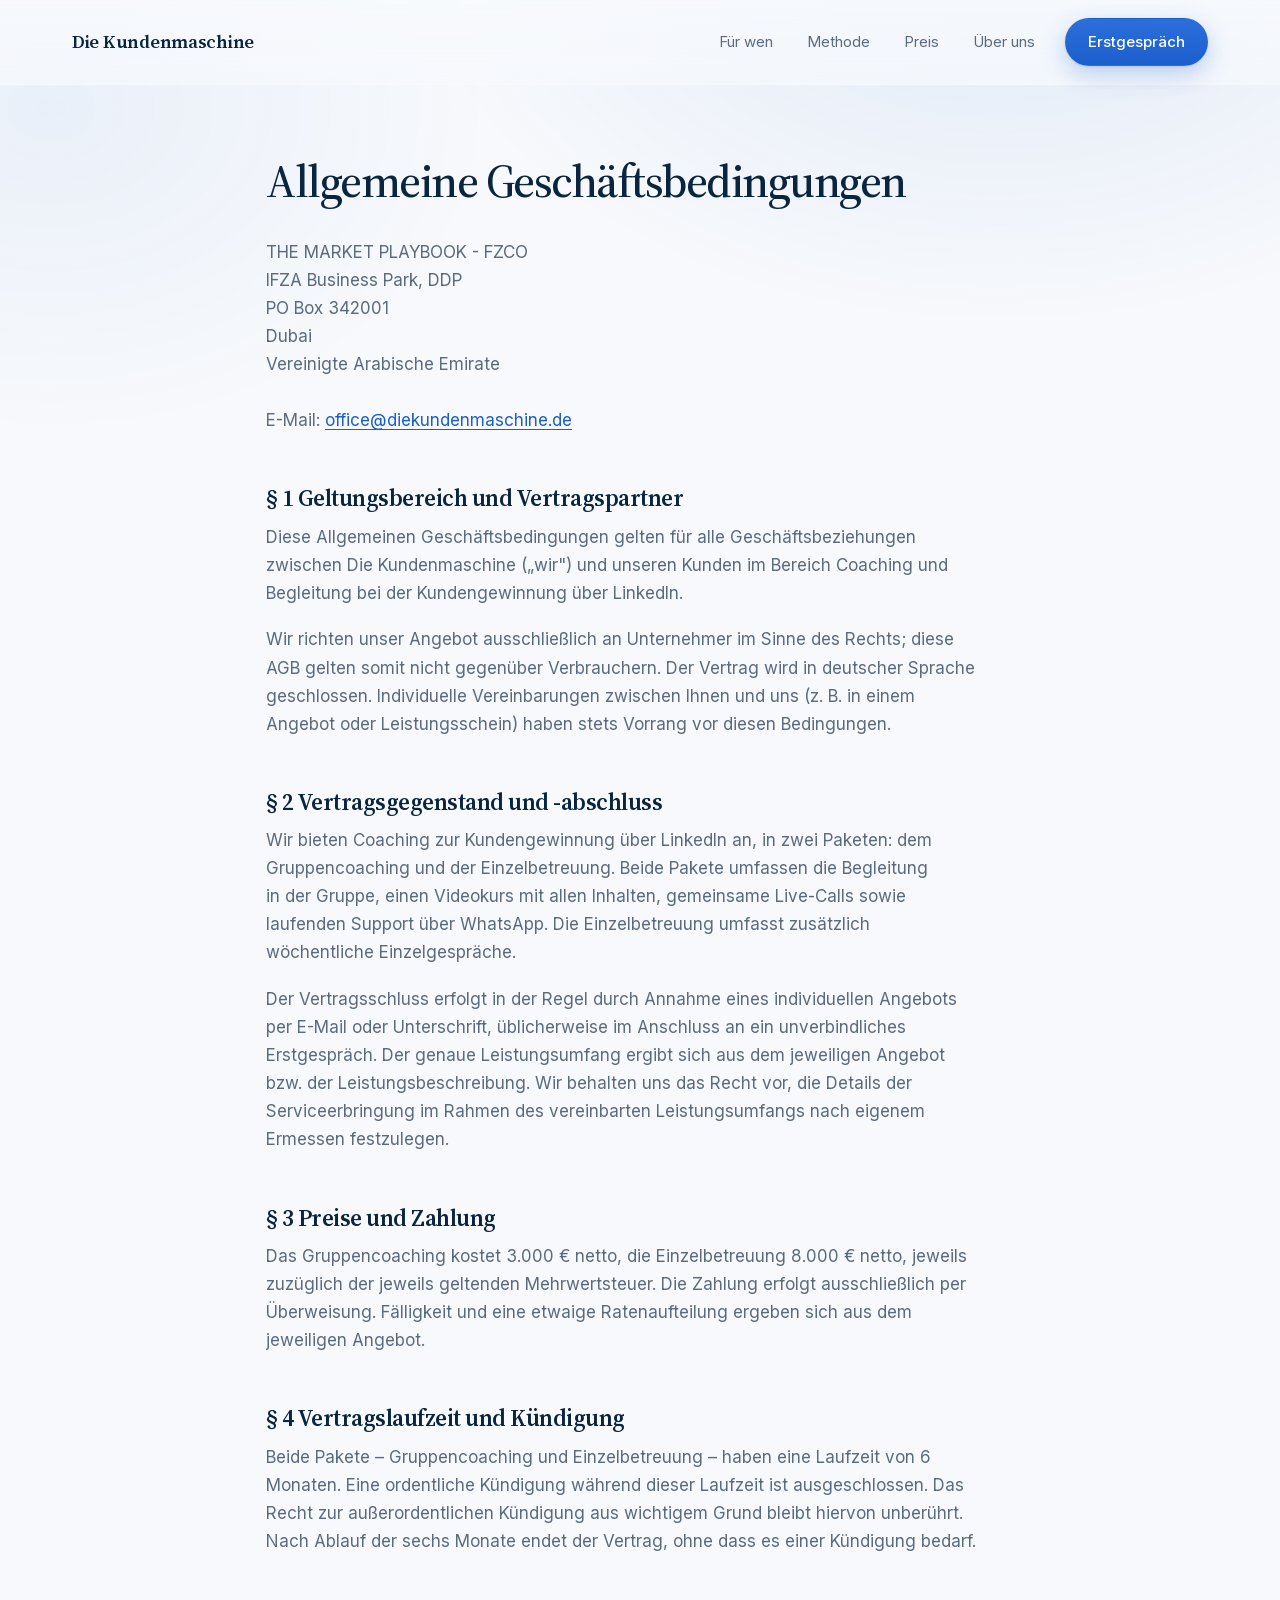
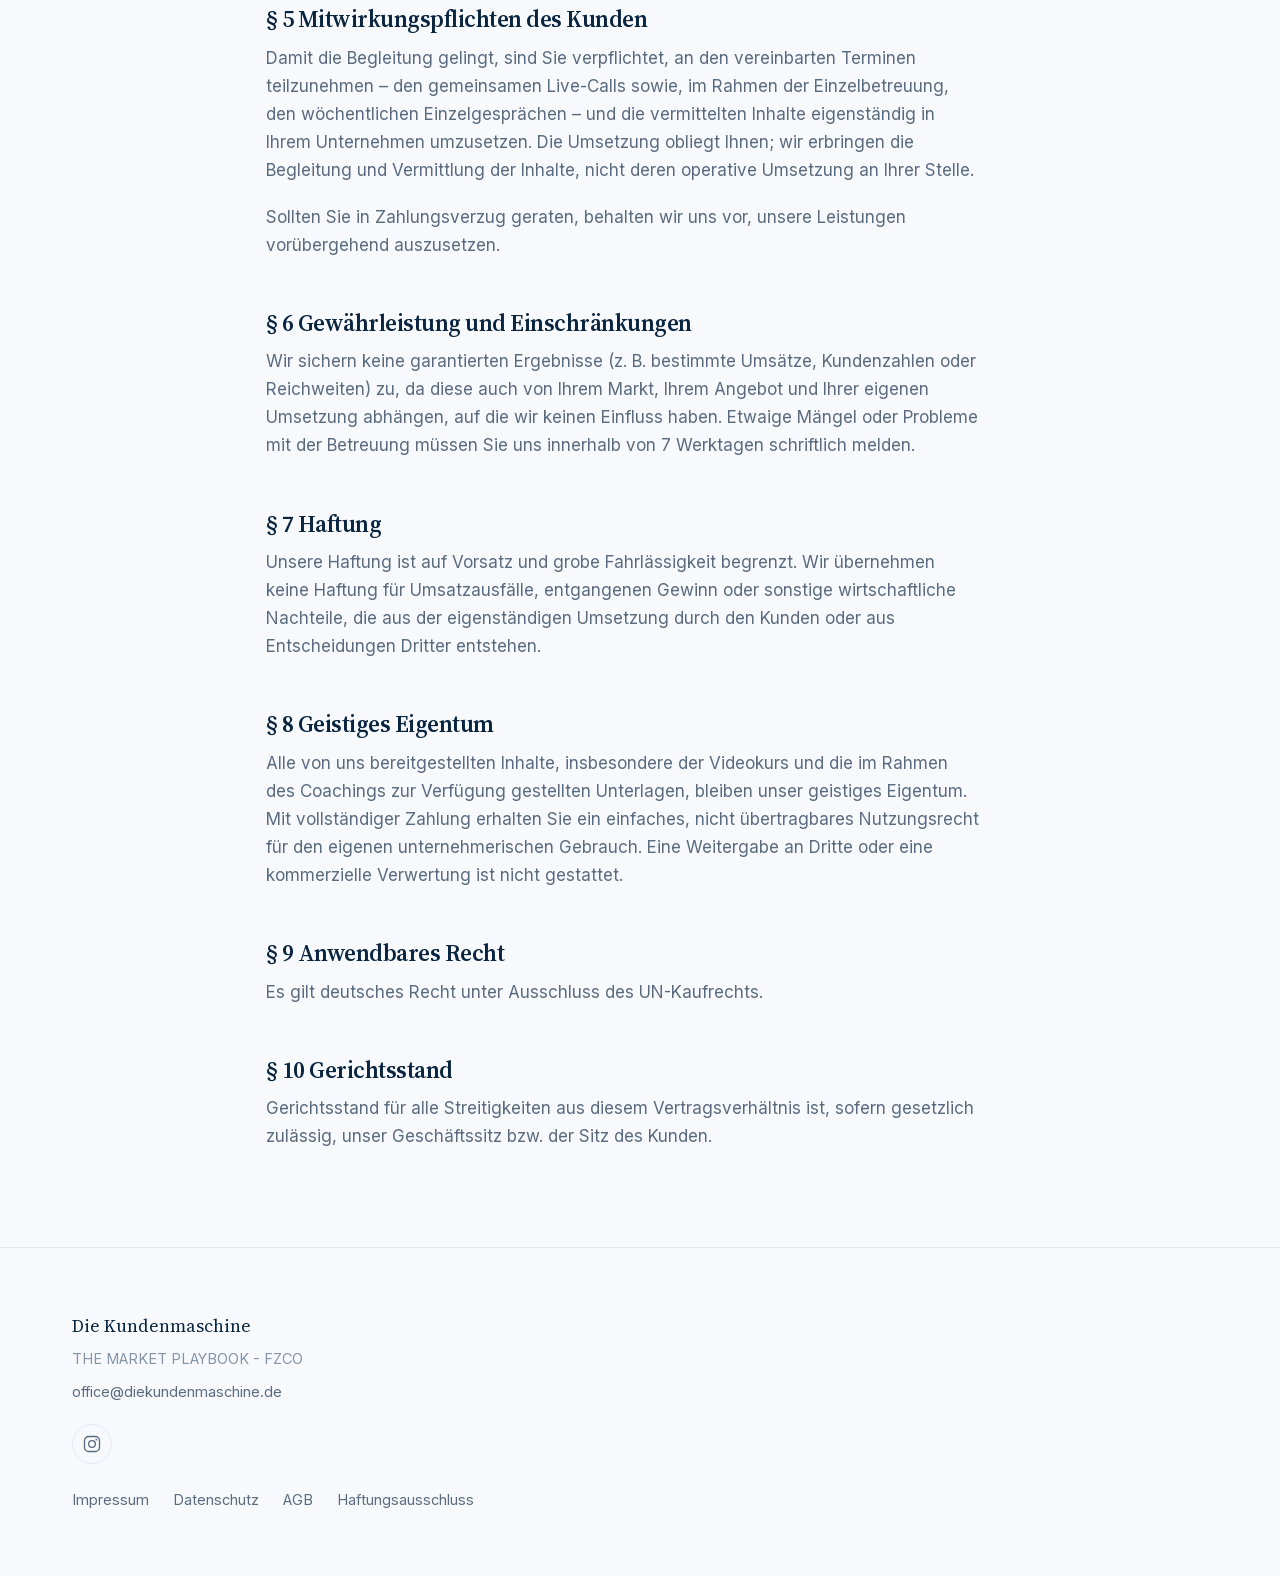
==== commit 9f009b18: "Rechtstraeger auf THE MARKET PLAYBOOK - FZCO umstellen Die 28 Capital Architecture LLC (Wyoming, EIN" ====
--- a/agb.html
+++ b/agb.html
@@ -4,7 +4,7 @@
 <meta charset="utf-8">
 <meta name="viewport" content="width=device-width, initial-scale=1.0">
 <title>AGB | Die Kundenmaschine</title>
-<meta name="description" content="Allgemeine Geschäftsbedingungen von Die Kundenmaschine – Coaching-Pakete, Preise, Laufzeit und Kündigung der 28 Capital Architecture LLC.">
+<meta name="description" content="Allgemeine Geschäftsbedingungen von Die Kundenmaschine – Coaching-Pakete, Preise, Laufzeit und Kündigung der THE MARKET PLAYBOOK - FZCO.">
 <link rel="icon" type="image/png" href="assets/img/favicon.png">
 <link rel="apple-touch-icon" href="assets/img/apple-touch-icon.png">
 <link rel="stylesheet" href="styles.css">
@@ -29,12 +29,11 @@
     <h1>Allgemeine Geschäftsbedingungen</h1>
 
     <p>
-      28 Capital Architecture LLC<br>
-      c/o Northwest Registered Agent Service Inc<br>
-      30 N Gould St Ste N<br>
-      Sheridan, WY 82801<br>
-      Vereinigte Staaten<br>
-      EIN: 98-1959983<br><br>
+      THE MARKET PLAYBOOK - FZCO<br>
+      IFZA Business Park, DDP<br>
+      PO Box 342001<br>
+      Dubai<br>
+      Vereinigte Arabische Emirate<br><br>
       E-Mail: <a href="mailto:office@diekundenmaschine.de">office@diekundenmaschine.de</a>
     </p>
 
@@ -100,7 +99,7 @@
 <footer class="fuss">
   <div class="container">
     <p class="fuss__marke">Die Kundenmaschine</p>
-    <p class="fuss__traeger">28 Capital Architecture LLC</p>
+    <p class="fuss__traeger">THE MARKET PLAYBOOK - FZCO</p>
     <p class="fuss__kontakt"><a href="mailto:office@diekundenmaschine.de">office@diekundenmaschine.de</a></p>
     <nav class="fuss__sozial" aria-label="Soziale Netzwerke">
       <a href="https://www.instagram.com/diekundenmaschine/" target="_blank" rel="noopener noreferrer" aria-label="Instagram">
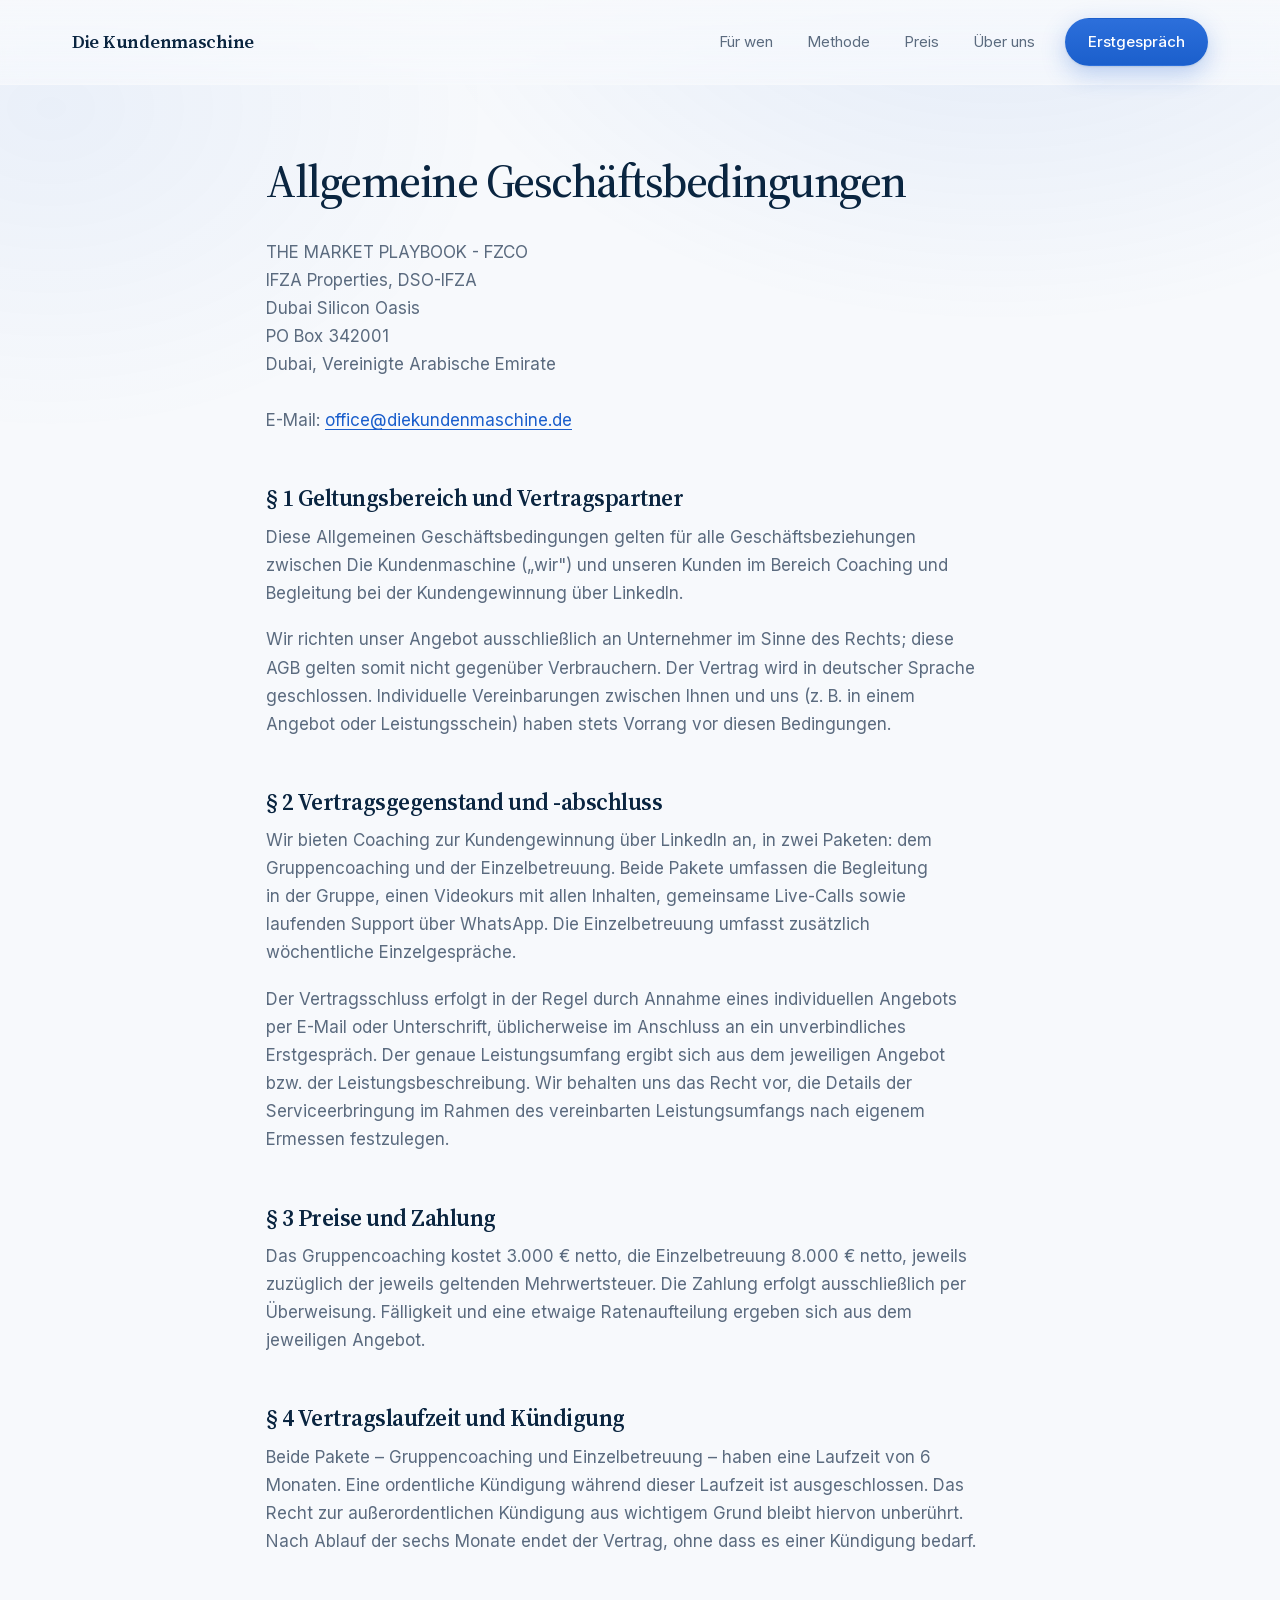
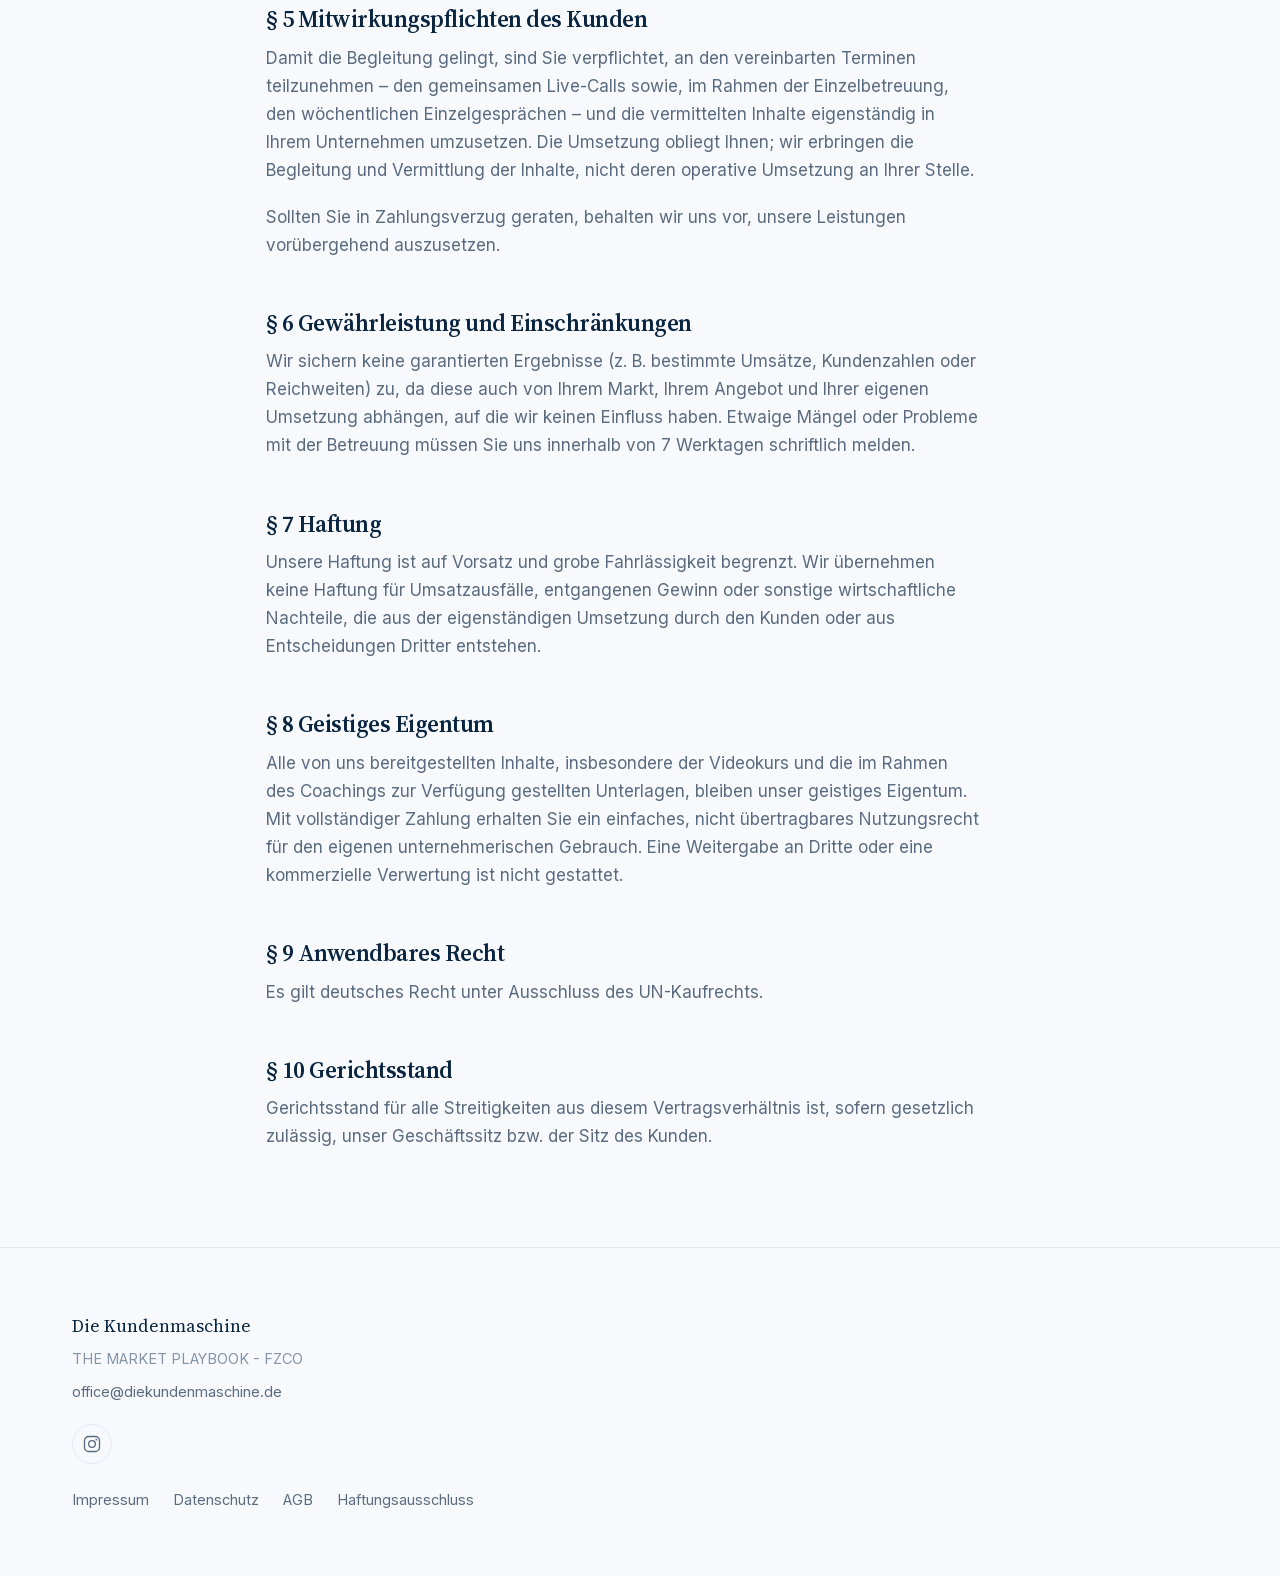
==== commit b42bc119: "Anschrift und Handelslizenz nach Trade License eintragen Quelle ist die Trade License vom 18.08.2026" ====
--- a/agb.html
+++ b/agb.html
@@ -30,10 +30,10 @@
 
     <p>
       THE MARKET PLAYBOOK - FZCO<br>
-      IFZA Business Park, DDP<br>
+      IFZA Properties, DSO-IFZA<br>
+      Dubai Silicon Oasis<br>
       PO Box 342001<br>
-      Dubai<br>
-      Vereinigte Arabische Emirate<br><br>
+      Dubai, Vereinigte Arabische Emirate<br><br>
       E-Mail: <a href="mailto:office@diekundenmaschine.de">office@diekundenmaschine.de</a>
     </p>
 
